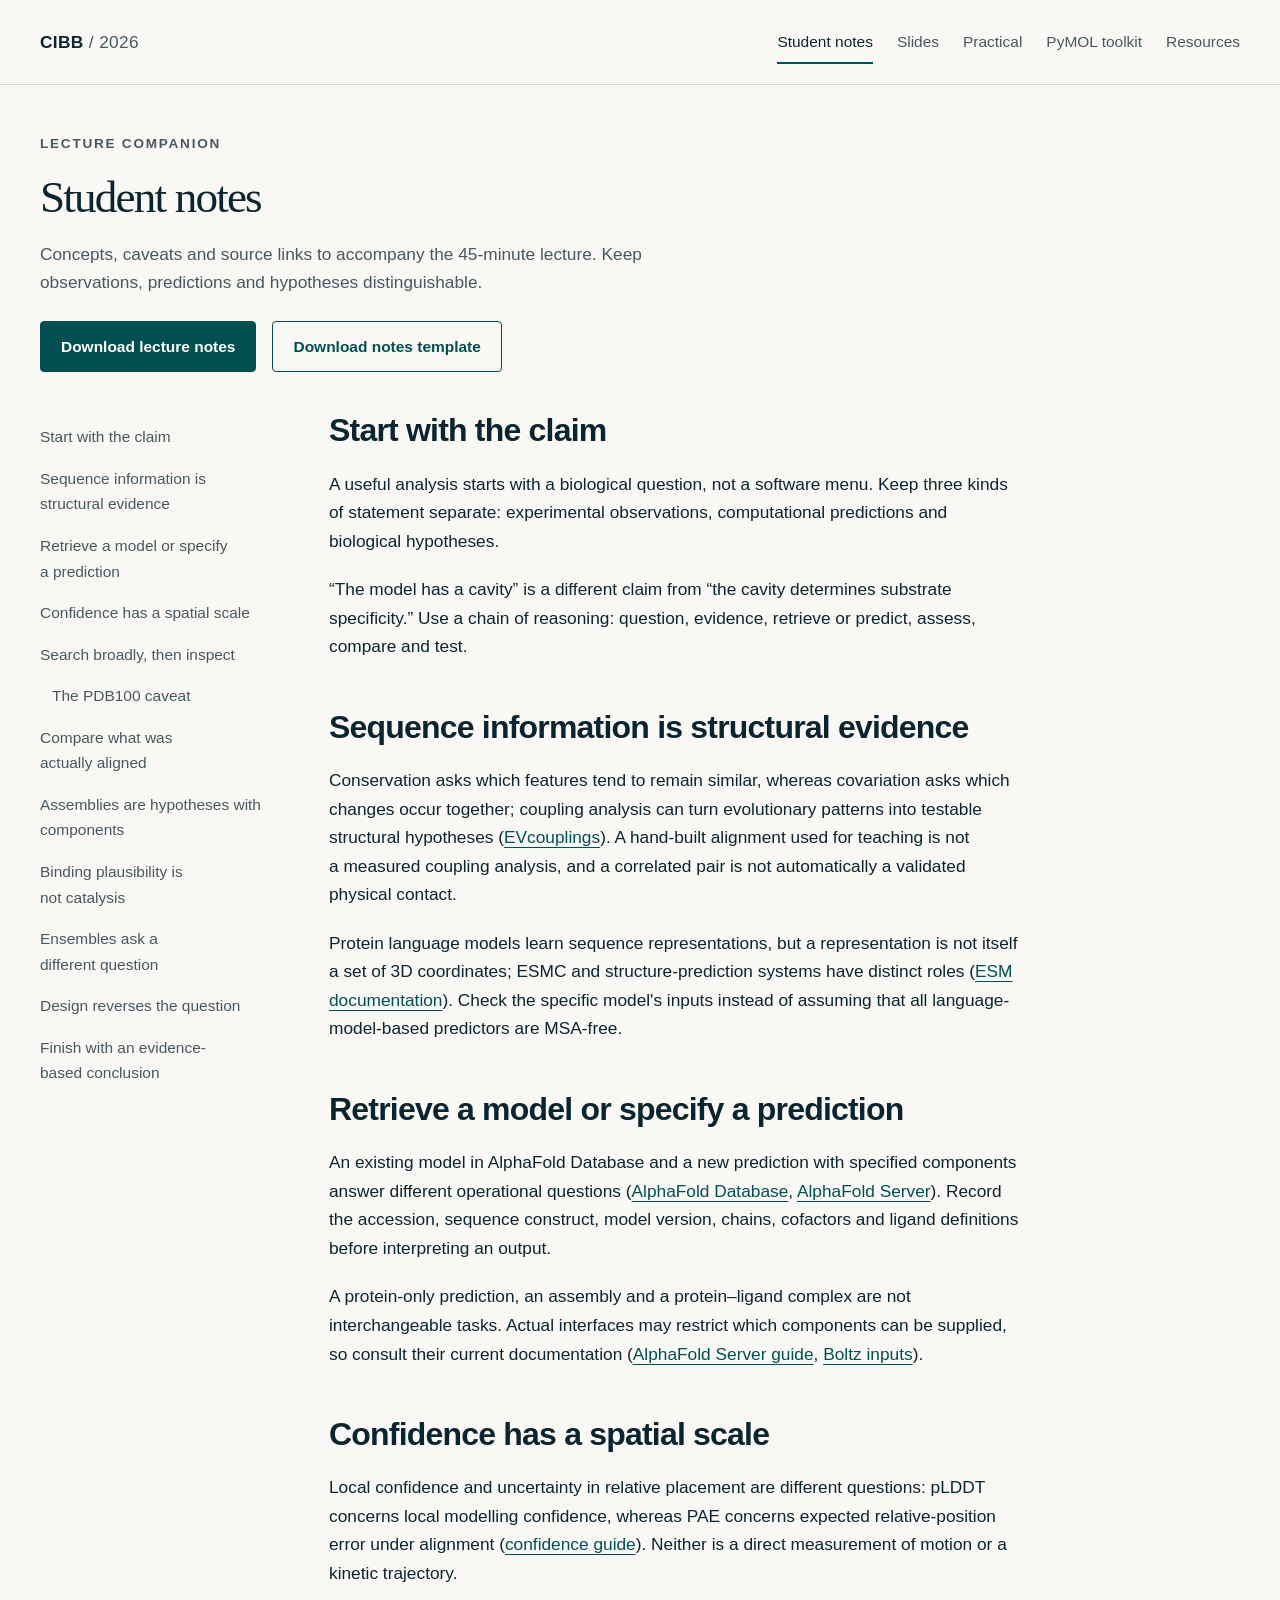
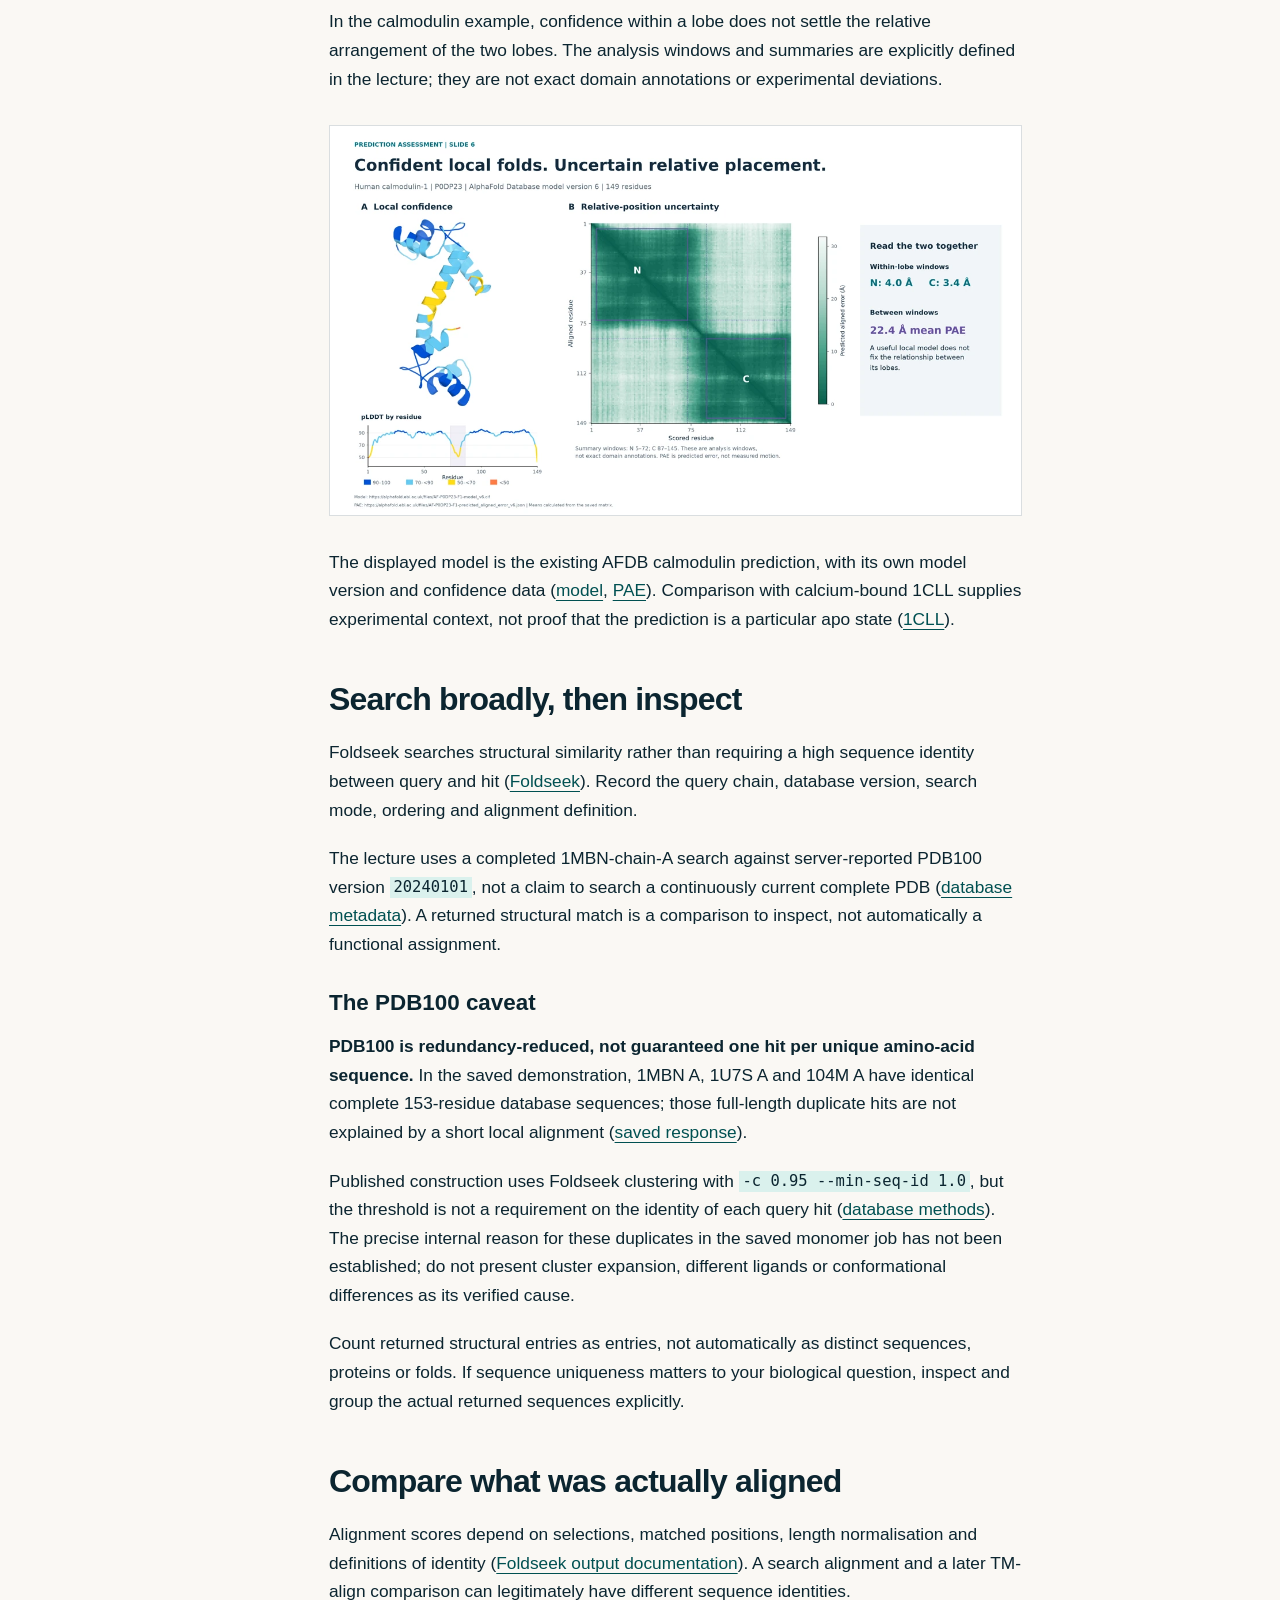
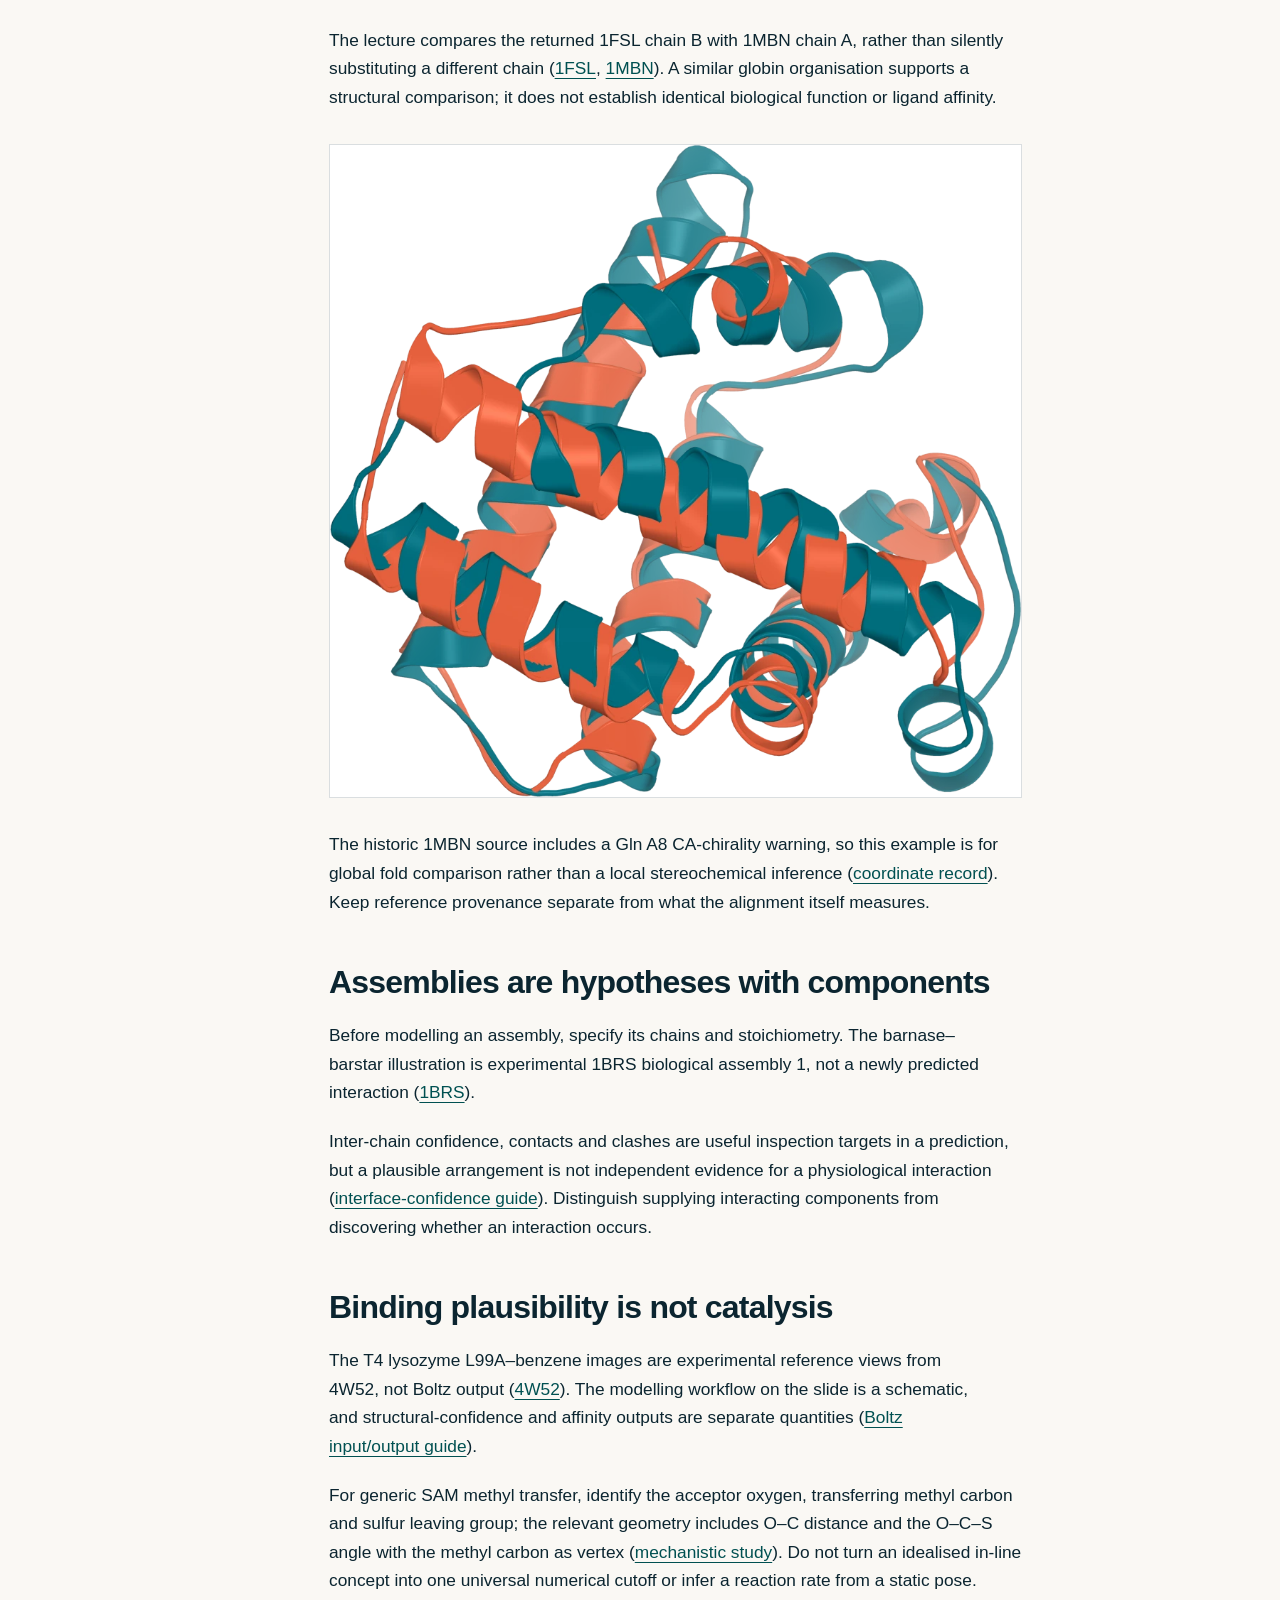
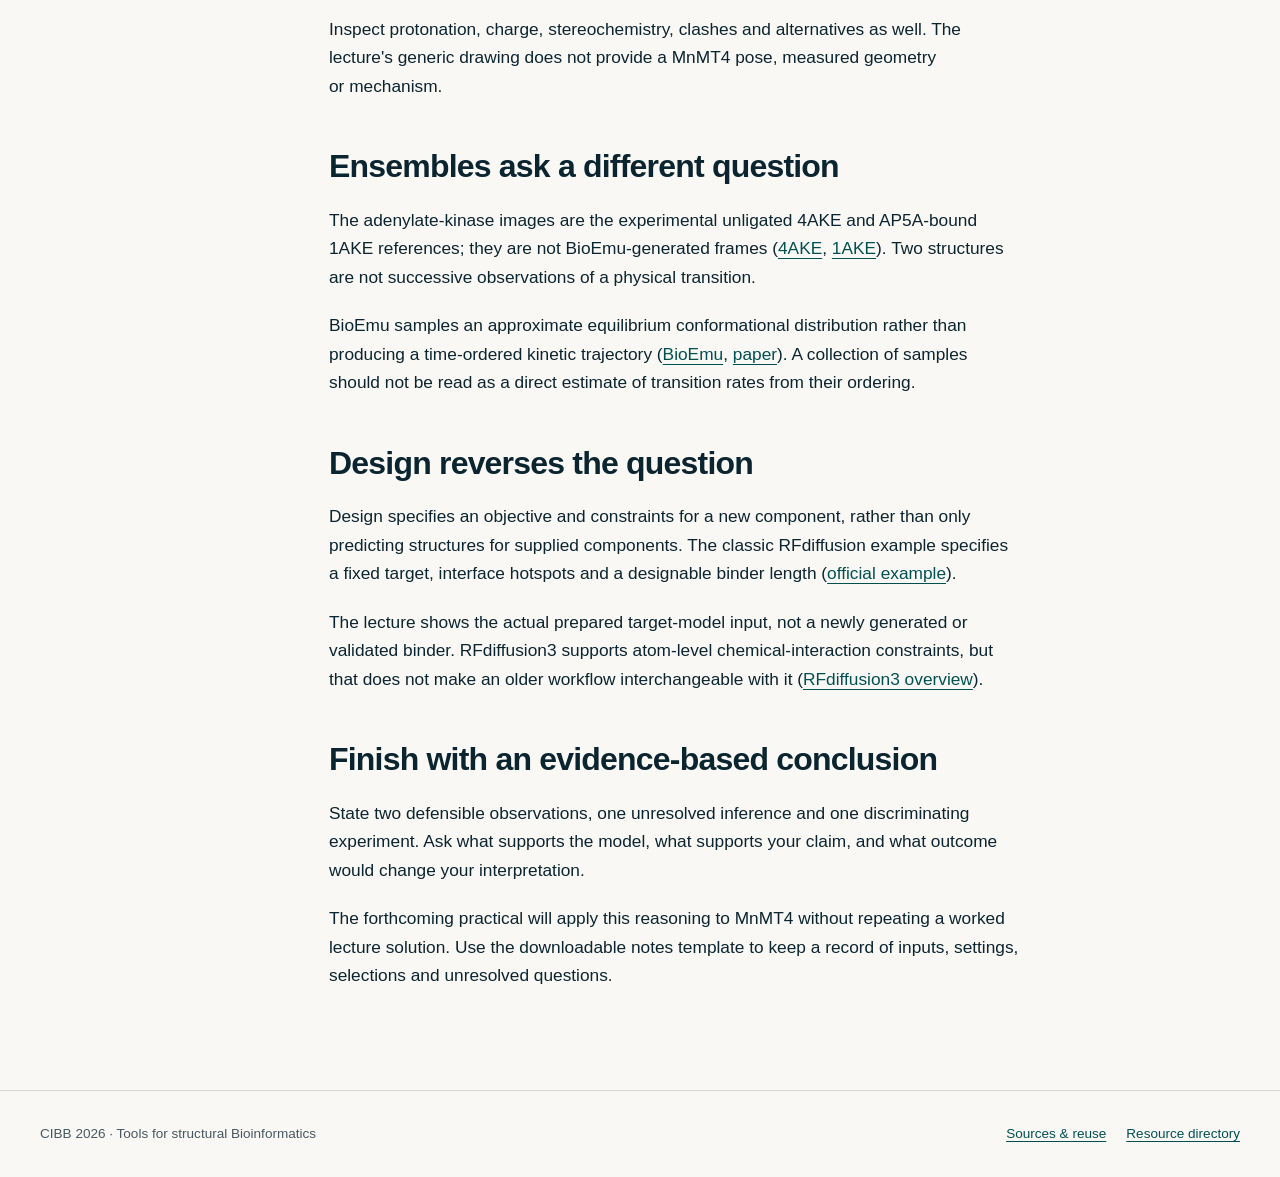
==== docs/notes.html @ 9d2aa91b "Initial CIBB 2026 course site" ====
<!doctype html>
<html lang="en"><head><meta charset="utf-8"><meta name="viewport" content="width=device-width, initial-scale=1">
<title>Student notes | CIBB 2026</title><meta name="description" content="Concepts, caveats and source links to accompany the 45-minute lecture. Keep observations, predictions and hypotheses distinguishable.">
<meta property="og:title" content="Student notes"><meta property="og:description" content="Concepts, caveats and source links to accompany the 45-minute lecture. Keep observations, predictions and hypotheses distinguishable.">
<meta property="og:type" content="website"><meta property="og:image" content="assets/images/myoglobin.webp">
<link rel="preconnect" href="https://api.fontshare.com"><link rel="preconnect" href="https://cdn.fontshare.com" crossorigin>
<link rel="stylesheet" href="assets/base.css"><link rel="stylesheet" href="assets/site.css">
<script src="assets/site.js" defer></script></head><body><a class="skip-link" href="#main">Skip to content</a>
<header class="site-header"><div class="wrap nav-wrap"><a class="wordmark" href="index.html">CIBB<span> / 2026</span></a>
<button class="menu-toggle" data-menu aria-expanded="false" aria-controls="main-navigation">Menu</button>
<nav id="main-navigation" class="main-nav" aria-label="Primary"><a href="notes.html" aria-current="page">Student notes</a><a href="slides.html">Slides</a><a href="practical.html">Practical</a><a href="toolkit.html">PyMOL toolkit</a><a href="resources.html">Resources</a></nav></div></header><main id="main" class="wrap"><div class="page-head"><p class="eyebrow">Lecture companion</p><h1>Student notes</h1><p>Concepts, caveats and source links to accompany the 45-minute lecture. Keep observations, predictions and hypotheses distinguishable.</p>
<div class="actions"><a class="button" href="downloads/lecture-notes.md" download>Download lecture notes</a><a class="button secondary" href="downloads/student-notes-template.md" download>Download notes template</a></div></div><div class="reading-layout"><aside class="toc" aria-label="On this page"><div class="toc">
<ul>
<li><a href="#start-with-the-claim">Start with the claim</a></li>
<li><a href="#sequence-information-is-structural-evidence">Sequence information is structural evidence</a></li>
<li><a href="#retrieve-a-model-or-specify-a-prediction">Retrieve a model or specify a prediction</a></li>
<li><a href="#confidence-has-a-spatial-scale">Confidence has a spatial scale</a></li>
<li><a href="#search-broadly-then-inspect">Search broadly, then inspect</a><ul>
<li><a href="#the-pdb100-caveat">The PDB100 caveat</a></li>
</ul>
</li>
<li><a href="#compare-what-was-actually-aligned">Compare what was actually aligned</a></li>
<li><a href="#assemblies-are-hypotheses-with-components">Assemblies are hypotheses with components</a></li>
<li><a href="#binding-plausibility-is-not-catalysis">Binding plausibility is not catalysis</a></li>
<li><a href="#ensembles-ask-a-different-question">Ensembles ask a different question</a></li>
<li><a href="#design-reverses-the-question">Design reverses the question</a></li>
<li><a href="#finish-with-an-evidence-based-conclusion">Finish with an evidence-based conclusion</a></li>
</ul>
</div>
</aside><article class="article"><h2 id="start-with-the-claim">Start with the claim</h2>
<p>A useful analysis starts with a biological question, not a software menu. Keep three kinds of statement separate: experimental observations, computational predictions and biological hypotheses.</p>
<p>“The model has a cavity” is a different claim from “the cavity determines substrate specificity.” Use a chain of reasoning: question, evidence, retrieve or predict, assess, compare and test.</p>
<h2 id="sequence-information-is-structural-evidence">Sequence information is structural evidence</h2>
<p>Conservation asks which features tend to remain similar, whereas covariation asks which changes occur together; coupling analysis can turn evolutionary patterns into testable structural hypotheses (<a target="_blank" rel="noopener noreferrer" href="https://evcouplings.org/">EVcouplings</a>). A hand-built alignment used for teaching is not a measured coupling analysis, and a correlated pair is not automatically a validated physical contact.</p>
<p>Protein language models learn sequence representations, but a representation is not itself a set of 3D coordinates; ESMC and structure-prediction systems have distinct roles (<a target="_blank" rel="noopener noreferrer" href="https://github.com/Biohub/esm">ESM documentation</a>). Check the specific model's inputs instead of assuming that all language-model-based predictors are MSA-free.</p>
<h2 id="retrieve-a-model-or-specify-a-prediction">Retrieve a model or specify a prediction</h2>
<p>An existing model in AlphaFold Database and a new prediction with specified components answer different operational questions (<a target="_blank" rel="noopener noreferrer" href="https://alphafold.ebi.ac.uk/">AlphaFold Database</a>, <a target="_blank" rel="noopener noreferrer" href="https://alphafoldserver.com/">AlphaFold Server</a>). Record the accession, sequence construct, model version, chains, cofactors and ligand definitions before interpreting an output.</p>
<p>A protein-only prediction, an assembly and a protein–ligand complex are not interchangeable tasks. Actual interfaces may restrict which components can be supplied, so consult their current documentation (<a target="_blank" rel="noopener noreferrer" href="https://alphafoldserver.com/guides">AlphaFold Server guide</a>, <a target="_blank" rel="noopener noreferrer" href="https://github.com/jwohlwend/boltz/blob/main/docs/prediction.md">Boltz inputs</a>).</p>
<h2 id="confidence-has-a-spatial-scale">Confidence has a spatial scale</h2>
<p>Local confidence and uncertainty in relative placement are different questions: pLDDT concerns local modelling confidence, whereas PAE concerns expected relative-position error under alignment (<a target="_blank" rel="noopener noreferrer" href="https://alphafoldserver.com/guides">confidence guide</a>). Neither is a direct measurement of motion or a kinetic trajectory.</p>
<p>In the calmodulin example, confidence within a lobe does not settle the relative arrangement of the two lobes. The analysis windows and summaries are explicitly defined in the lecture; they are not exact domain annotations or experimental deviations.</p>
<p><img alt="Calmodulin confidence and PAE panel from slide 6" src="assets/images/calmodulin-confidence.webp"></p>
<p>The displayed model is the existing AFDB calmodulin prediction, with its own model version and confidence data (<a target="_blank" rel="noopener noreferrer" href="https://alphafold.ebi.ac.uk/files/AF-P0DP23-F1-model_v6.cif">model</a>, <a target="_blank" rel="noopener noreferrer" href="https://alphafold.ebi.ac.uk/files/AF-P0DP23-F1-predicted_aligned_error_v6.json">PAE</a>). Comparison with calcium-bound 1CLL supplies experimental context, not proof that the prediction is a particular apo state (<a target="_blank" rel="noopener noreferrer" href="https://www.rcsb.org/structure/1CLL">1CLL</a>).</p>
<h2 id="search-broadly-then-inspect">Search broadly, then inspect</h2>
<p>Foldseek searches structural similarity rather than requiring a high sequence identity between query and hit (<a target="_blank" rel="noopener noreferrer" href="https://github.com/steineggerlab/foldseek">Foldseek</a>). Record the query chain, database version, search mode, ordering and alignment definition.</p>
<p>The lecture uses a completed 1MBN-chain-A search against server-reported PDB100 version <code>20240101</code>, not a claim to search a continuously current complete PDB (<a target="_blank" rel="noopener noreferrer" href="https://search.foldseek.com/api/databases">database metadata</a>). A returned structural match is a comparison to inspect, not automatically a functional assignment.</p>
<h3 id="the-pdb100-caveat">The PDB100 caveat</h3>
<p><strong>PDB100 is redundancy-reduced, not guaranteed one hit per unique amino-acid sequence.</strong> In the saved demonstration, 1MBN A, 1U7S A and 104M A have identical complete 153-residue database sequences; those full-length duplicate hits are not explained by a short local alignment (<a target="_blank" rel="noopener noreferrer" href="https://search.foldseek.com/api/result/9JUQmuFtzzCi-ufQrRv0mkHE562y671NBHSwsw/0">saved response</a>).</p>
<p>Published construction uses Foldseek clustering with <code>-c 0.95 --min-seq-id 1.0</code>, but the threshold is not a requirement on the identity of each query hit (<a target="_blank" rel="noopener noreferrer" href="https://www.nature.com/articles/s41592-025-02593-7">database methods</a>). The precise internal reason for these duplicates in the saved monomer job has not been established; do not present cluster expansion, different ligands or conformational differences as its verified cause.</p>
<p>Count returned structural entries as entries, not automatically as distinct sequences, proteins or folds. If sequence uniqueness matters to your biological question, inspect and group the actual returned sequences explicitly.</p>
<h2 id="compare-what-was-actually-aligned">Compare what was actually aligned</h2>
<p>Alignment scores depend on selections, matched positions, length normalisation and definitions of identity (<a target="_blank" rel="noopener noreferrer" href="https://github.com/steineggerlab/foldseek">Foldseek output documentation</a>). A search alignment and a later TM-align comparison can legitimately have different sequence identities.</p>
<p>The lecture compares the returned 1FSL chain B with 1MBN chain A, rather than silently substituting a different chain (<a target="_blank" rel="noopener noreferrer" href="https://www.rcsb.org/structure/1FSL">1FSL</a>, <a target="_blank" rel="noopener noreferrer" href="https://www.rcsb.org/structure/1MBN">1MBN</a>). A similar globin organisation supports a structural comparison; it does not establish identical biological function or ligand affinity.</p>
<p><img alt="Experimental myoglobin and leghemoglobin reference overlay" src="assets/images/globin-comparison.webp"></p>
<p>The historic 1MBN source includes a Gln A8 CA-chirality warning, so this example is for global fold comparison rather than a local stereochemical inference (<a target="_blank" rel="noopener noreferrer" href="https://files.rcsb.org/download/1MBN.pdb">coordinate record</a>). Keep reference provenance separate from what the alignment itself measures.</p>
<h2 id="assemblies-are-hypotheses-with-components">Assemblies are hypotheses with components</h2>
<p>Before modelling an assembly, specify its chains and stoichiometry. The barnase–barstar illustration is experimental 1BRS biological assembly 1, not a newly predicted interaction (<a target="_blank" rel="noopener noreferrer" href="https://www.rcsb.org/structure/1BRS">1BRS</a>).</p>
<p>Inter-chain confidence, contacts and clashes are useful inspection targets in a prediction, but a plausible arrangement is not independent evidence for a physiological interaction (<a target="_blank" rel="noopener noreferrer" href="https://alphafoldserver.com/guides">interface-confidence guide</a>). Distinguish supplying interacting components from discovering whether an interaction occurs.</p>
<h2 id="binding-plausibility-is-not-catalysis">Binding plausibility is not catalysis</h2>
<p>The T4 lysozyme L99A–benzene images are experimental reference views from 4W52, not Boltz output (<a target="_blank" rel="noopener noreferrer" href="https://www.rcsb.org/structure/4W52">4W52</a>). The modelling workflow on the slide is a schematic, and structural-confidence and affinity outputs are separate quantities (<a target="_blank" rel="noopener noreferrer" href="https://github.com/jwohlwend/boltz/blob/main/docs/prediction.md">Boltz input/output guide</a>).</p>
<p>For generic SAM methyl transfer, identify the acceptor oxygen, transferring methyl carbon and sulfur leaving group; the relevant geometry includes O–C distance and the O–C–S angle with the methyl carbon as vertex (<a target="_blank" rel="noopener noreferrer" href="https://pmc.ncbi.nlm.nih.gov/articles/PMC6503465/">mechanistic study</a>). Do not turn an idealised in-line concept into one universal numerical cutoff or infer a reaction rate from a static pose.</p>
<p>Inspect protonation, charge, stereochemistry, clashes and alternatives as well. The lecture's generic drawing does not provide a MnMT4 pose, measured geometry or mechanism.</p>
<h2 id="ensembles-ask-a-different-question">Ensembles ask a different question</h2>
<p>The adenylate-kinase images are the experimental unligated 4AKE and AP5A-bound 1AKE references; they are not BioEmu-generated frames (<a target="_blank" rel="noopener noreferrer" href="https://www.rcsb.org/structure/4AKE">4AKE</a>, <a target="_blank" rel="noopener noreferrer" href="https://www.rcsb.org/structure/1AKE">1AKE</a>). Two structures are not successive observations of a physical transition.</p>
<p>BioEmu samples an approximate equilibrium conformational distribution rather than producing a time-ordered kinetic trajectory (<a target="_blank" rel="noopener noreferrer" href="https://github.com/microsoft/bioemu">BioEmu</a>, <a target="_blank" rel="noopener noreferrer" href="https://doi.org/10.1126/science.adv9817">paper</a>). A collection of samples should not be read as a direct estimate of transition rates from their ordering.</p>
<h2 id="design-reverses-the-question">Design reverses the question</h2>
<p>Design specifies an objective and constraints for a new component, rather than only predicting structures for supplied components. The classic RFdiffusion example specifies a fixed target, interface hotspots and a designable binder length (<a target="_blank" rel="noopener noreferrer" href="https://github.com/RosettaCommons/RFdiffusion/blob/main/examples/design_ppi.sh">official example</a>).</p>
<p>The lecture shows the actual prepared target-model input, not a newly generated or validated binder. RFdiffusion3 supports atom-level chemical-interaction constraints, but that does not make an older workflow interchangeable with it (<a target="_blank" rel="noopener noreferrer" href="https://www.ipd.uw.edu/2025/12/rfdiffusion3-now-available/">RFdiffusion3 overview</a>).</p>
<h2 id="finish-with-an-evidence-based-conclusion">Finish with an evidence-based conclusion</h2>
<p>State two defensible observations, one unresolved inference and one discriminating experiment. Ask what supports the model, what supports your claim, and what outcome would change your interpretation.</p>
<p>The forthcoming practical will apply this reasoning to MnMT4 without repeating a worked lecture solution. Use the downloadable notes template to keep a record of inputs, settings, selections and unresolved questions.</p></article></div></main><footer class="site-footer"><div class="wrap footer-inner">
<p>CIBB 2026 · Tools for structural Bioinformatics</p>
<p><a href="sources.html">Sources &amp; reuse</a><a href="resources.html">Resource directory</a></p>
</div></footer></body></html>
---- docs/assets/base.css ----
*,*::before,*::after{box-sizing:border-box;margin:0;padding:0}
html{-webkit-text-size-adjust:100%;text-size-adjust:100%;-webkit-font-smoothing:antialiased;text-rendering:optimizeLegibility;scroll-behavior:smooth;scroll-padding-top:var(--space-24)}
body{min-height:100dvh;line-height:1.65;font-family:var(--font-body),sans-serif;font-size:var(--text-base);color:var(--color-text);background:var(--color-bg)}
img,picture,video,svg{display:block;max-width:100%;height:auto}
input,button,select,textarea{font:inherit;color:inherit}
h1,h2,h3,h4{line-height:1.16;text-wrap:balance}
p,li,figcaption{text-wrap:pretty}
button{cursor:pointer;background:none;border:0}
a,button,input,select{transition:color 160ms ease,background 160ms ease,border-color 160ms ease}
:focus-visible{outline:3px solid var(--color-primary);outline-offset:4px}
::selection{background:var(--color-tint);color:var(--color-text)}
table{border-collapse:collapse;width:100%}
.sr-only{position:absolute;width:1px;height:1px;margin:-1px;overflow:hidden;clip:rect(0,0,0,0);white-space:nowrap}
[hidden]{display:none!important}
@media(prefers-reduced-motion:reduce){html{scroll-behavior:auto}*,*::before,*::after{animation-duration:.01ms!important;transition-duration:.01ms!important}}
---- docs/assets/site.css ----
@import url("https://api.fontshare.com/v2/css?f[]=zodiak@400,500&f[]=satoshi@400,500,700&display=swap");
:root{
 --font-display:"Zodiak",Georgia,serif;--font-body:"Satoshi",Arial,sans-serif;
 --color-bg:oklch(98% .006 90);--color-surface:oklch(100% 0 0);--color-tint:oklch(94% .025 185);
 --color-text:oklch(25% .038 230);--color-muted:oklch(45% .025 230);--color-primary:oklch(39% .07 195);
 --color-hover:oklch(30% .055 195);--color-line:oklch(25% .038 230/.15);
 --text-xs:clamp(.75rem,.72rem + .16vw,.875rem);--text-sm:clamp(.875rem,.84rem + .16vw,1rem);
 --text-base:clamp(1rem,.97rem + .14vw,1.1rem);--text-lg:clamp(1.125rem,1rem + .5vw,1.4rem);
 --text-xl:clamp(1.5rem,1.2rem + 1vw,2.1rem);--text-2xl:clamp(2rem,1.7rem + 1.4vw,3rem);
 --text-hero:clamp(2.7rem,1.6rem + 3.3vw,5rem);
 --space-1:.25rem;--space-2:.5rem;--space-3:.75rem;--space-4:1rem;--space-5:1.25rem;--space-6:1.5rem;
 --space-8:2rem;--space-10:2.5rem;--space-12:3rem;--space-16:4rem;--space-20:5rem;--space-24:6rem;--space-32:8rem;
 --radius-sm:.25rem;--radius-md:.5rem;--radius-lg:.75rem;--content-wide:1200px;
}
a{color:var(--color-primary);text-underline-offset:.22em}
a:hover{color:var(--color-hover)}
button:active,.button:active{transform:translateY(1px)}
.wrap{width:min(calc(100% - var(--space-12)),var(--content-wide));margin-inline:auto}
.skip-link{position:fixed;left:var(--space-4);top:var(--space-4);z-index:1000;background:white;padding:var(--space-3);transform:translateY(-180%)}
.skip-link:focus{transform:none}
.site-header{position:sticky;top:0;z-index:50;background:var(--color-bg);border-bottom:1px solid var(--color-line)}
.nav-wrap{min-height:84px;display:flex;align-items:center;justify-content:space-between;gap:var(--space-8)}
.wordmark{font-weight:700;color:var(--color-text);text-decoration:none;letter-spacing:.02em;font-size:var(--text-base);padding-block:var(--space-3);white-space:nowrap}
.wordmark span{font-weight:400;color:var(--color-muted)}
.main-nav{display:flex;align-items:center;gap:var(--space-6)}
.main-nav a{display:inline-flex;align-items:center;min-height:44px;color:var(--color-muted);font-size:var(--text-sm);text-decoration:none}
.main-nav a[aria-current=page]{color:var(--color-text);box-shadow:inset 0 -2px var(--color-primary)}
.main-nav a:hover{color:var(--color-primary)}
.menu-toggle{display:none;min-height:44px;padding-inline:var(--space-3);border:1px solid var(--color-line);border-radius:var(--radius-sm);font-size:var(--text-sm)}
.eyebrow{font-size:var(--text-xs);font-weight:700;letter-spacing:.13em;text-transform:uppercase;color:var(--color-primary)}
.hero{display:grid;grid-template-columns:1.3fr 1fr;gap:var(--space-12);align-items:center;padding-block:var(--space-20) var(--space-16);min-height:640px}
h1{font-family:var(--font-display);font-weight:400;font-size:var(--text-hero);letter-spacing:-.055em}
.hero h1{margin-block:var(--space-5) var(--space-6);max-width:15ch}
.lede{color:var(--color-muted);max-width:49ch;font-size:var(--text-base)}
.hero-actions{display:flex;align-items:center;gap:var(--space-6);flex-wrap:wrap;margin-top:var(--space-8)}
.button{display:inline-flex;align-items:center;justify-content:center;gap:var(--space-3);padding:var(--space-3) var(--space-5);min-height:48px;font-weight:700;font-size:var(--text-sm);border:1px solid var(--color-primary);border-radius:var(--radius-sm);text-decoration:none;background:var(--color-primary);color:white}
.button:hover{background:var(--color-hover);color:white;border-color:var(--color-hover)}
.button.secondary{background:transparent;color:var(--color-primary)}
.button.secondary:hover{background:var(--color-tint)}
.text-link{display:inline-flex;align-items:center;min-height:44px;gap:var(--space-3);font-size:var(--text-sm);font-weight:700}
.hero-figure{position:relative;padding:var(--space-8) var(--space-6) var(--space-4)}
.hero-figure img{width:100%;max-height:430px;object-fit:contain;filter:drop-shadow(0 12px 16px oklch(25% .038 230/.04))}
figcaption{margin-top:var(--space-5);font-size:var(--text-xs);color:var(--color-muted)}
.figure-label{font-size:var(--text-xs);letter-spacing:.04em;color:var(--color-primary);font-weight:700;margin-bottom:var(--space-6)}
.course-strip{display:flex;border-block:1px solid var(--color-line);padding-block:var(--space-5);gap:var(--space-12);flex-wrap:wrap;font-size:var(--text-sm);color:var(--color-muted)}
.course-strip strong{color:var(--color-text);margin-right:var(--space-2)}
.section{padding-block:var(--space-16)}
.section-heading{display:flex;align-items:end;justify-content:space-between;gap:var(--space-6);margin-bottom:var(--space-8)}
h2{font-size:var(--text-xl);font-weight:500;font-family:var(--font-display);letter-spacing:-.035em}
h3{font-size:var(--text-lg);font-weight:700}
.section-heading p{color:var(--color-muted);max-width:44ch;font-size:var(--text-sm)}
.materials{display:grid;grid-template-columns:1.15fr 1fr;gap:var(--space-12)}
.featured-material{background:var(--color-surface);border:1px solid var(--color-line);padding:var(--space-6);border-radius:var(--radius-md)}
.featured-material img{border:1px solid var(--color-line);width:100%;aspect-ratio:16/9;object-fit:contain;background:white;margin-block:var(--space-5)}
.featured-material h3 a{color:var(--color-text);text-decoration:none}
.featured-material p,.material-link p{color:var(--color-muted);font-size:var(--text-sm)}
.material-link{display:block;text-decoration:none;border-bottom:1px solid var(--color-line);padding-block:var(--space-6);color:var(--color-text)}
.material-link:first-child{padding-top:0}
.material-link .row{display:flex;justify-content:space-between;align-items:center;gap:var(--space-6);margin-bottom:var(--space-2)}
.material-link:hover h3{color:var(--color-primary)}
.material-link .arrow{font-size:var(--text-xl);color:var(--color-primary)}
.status{display:inline-flex;align-items:center;min-height:28px;padding-inline:var(--space-3);font-size:var(--text-xs);font-weight:700;color:var(--color-primary);background:var(--color-tint);border-radius:var(--radius-sm)}
.practical-banner{display:grid;grid-template-columns:1fr auto;gap:var(--space-10);align-items:center;background:var(--color-tint);padding:var(--space-10);margin-bottom:var(--space-16);border-radius:var(--radius-md)}
.practical-banner h2{margin-block:var(--space-3)}
.practical-banner p{max-width:66ch;color:var(--color-muted);font-size:var(--text-sm)}
.page-head{padding-block:var(--space-12) var(--space-10)}
.page-head h1{font-size:var(--text-2xl);margin-block:var(--space-4);letter-spacing:-.04em}
.page-head p{max-width:68ch;color:var(--color-muted)}
.page-head .actions{display:flex;gap:var(--space-4);flex-wrap:wrap;margin-top:var(--space-6)}
.reading-layout{display:grid;grid-template-columns:225px minmax(0,1fr);gap:var(--space-16);align-items:start;padding-bottom:var(--space-20)}
.toc{position:sticky;top:110px;font-size:var(--text-sm);color:var(--color-muted)}
.toc ul{list-style:none}
.toc li{margin-block:var(--space-2)}
.toc a{display:block;padding-block:var(--space-1);color:var(--color-muted);text-decoration:none}
.toc a:hover{color:var(--color-primary)}
.toc ul ul{padding-left:var(--space-3)}
.article{max-width:72ch;min-width:0}
.article h2{margin-block:var(--space-12) var(--space-5);font-family:var(--font-body);font-weight:700;font-size:var(--text-xl);letter-spacing:-.025em}
.article h2:first-child{margin-top:0}
.article h3{margin-block:var(--space-8) var(--space-4)}
.article p,.article ul,.article ol{margin-bottom:var(--space-5)}
.article li{margin-bottom:var(--space-2)}
.article ul,.article ol{padding-left:var(--space-6)}
.article img{margin-block:var(--space-8);width:100%;background:white;border:1px solid var(--color-line)}
.article a{overflow-wrap:anywhere}
code,pre{font-family:ui-monospace,"DejaVu Sans Mono",monospace;font-size:var(--text-sm)}
code{background:var(--color-tint);padding:.08em .25em}
pre{background:var(--color-text);color:var(--color-bg);padding:var(--space-5);border-radius:var(--radius-sm);overflow:auto;margin-block:var(--space-5);line-height:1.6}
pre code{background:none;padding:0;color:inherit}
.article table{display:block;overflow:auto;margin-block:var(--space-5);font-size:var(--text-sm)}
th,td{text-align:left;padding:var(--space-3);border-bottom:1px solid var(--color-line)}
.toolkit-lead{display:grid;grid-template-columns:1fr 1fr;gap:var(--space-10);margin-bottom:var(--space-12)}
.toolkit-panel{padding:var(--space-8);background:var(--color-surface);border:1px solid var(--color-line)}
.toolkit-panel h2{margin-bottom:var(--space-4)}
.toolkit-panel p{margin-block:var(--space-4);color:var(--color-muted)}
.toolkit-panel .button{margin-top:var(--space-4)}
.toolkit-read{max-width:80ch;padding-bottom:var(--space-16)}
.resource-controls{display:flex;gap:var(--space-4);flex-wrap:wrap;align-items:end;margin-bottom:var(--space-6)}
.resource-controls label{display:grid;gap:var(--space-2);font-size:var(--text-sm);font-weight:700;flex:1;min-width:180px}
input,select{min-height:48px;padding:var(--space-3);border:1px solid var(--color-line);background:white;border-radius:var(--radius-sm);width:100%;font-size:var(--text-sm)}
.resource-count{font-size:var(--text-sm);color:var(--color-muted);margin-bottom:var(--space-5)}
.resource-grid{display:grid;grid-template-columns:1fr 1fr;gap:var(--space-6);padding-bottom:var(--space-16)}
.resource{padding:var(--space-6);border:1px solid var(--color-line);border-radius:var(--radius-sm);background:var(--color-surface);min-width:0}
.resource .eyebrow{margin-bottom:var(--space-3)}
.resource h2{font-family:var(--font-body);font-size:var(--text-lg);font-weight:700;letter-spacing:0}
.resource p{font-size:var(--text-sm);color:var(--color-muted);margin-block:var(--space-3)}
.resource-url{display:block;font-size:var(--text-xs);color:var(--color-muted);overflow-wrap:anywhere;user-select:all}
.resource .text-link{font-size:var(--text-xs)}
.empty{padding:var(--space-10);background:var(--color-tint);margin-bottom:var(--space-16)}
.empty p{margin-bottom:var(--space-4)}
.slide-shell{padding-bottom:var(--space-16)}
.slide-frame{background:white;border:1px solid var(--color-line);aspect-ratio:16/9;display:flex;align-items:center;justify-content:center}
.slide-frame img{width:100%;height:100%;object-fit:contain}
.slide-controls{display:none;align-items:center;justify-content:space-between;gap:var(--space-3);padding-block:var(--space-4);flex-wrap:wrap}
.js .slide-controls{display:flex}
.slide-controls .buttons{display:flex;gap:var(--space-2)}
.slide-controls button,.slide-controls .buttons a{padding:var(--space-3) var(--space-4);min-height:44px;border:1px solid var(--color-line);border-radius:var(--radius-sm);font-size:var(--text-sm)}
.slide-controls .buttons a{display:inline-flex;align-items:center;text-decoration:none}
.slide-controls button:disabled{opacity:.45;cursor:not-allowed}
.slide-controls button:not(:disabled):hover{background:var(--color-tint)}
.slide-controls select{max-width:560px}
.slide-controls label{flex:1;min-width:150px}
.slide-description{font-size:var(--text-sm);color:var(--color-muted);margin-block:var(--space-3) var(--space-6)}
.slide-downloads{display:flex;gap:var(--space-6);flex-wrap:wrap;font-size:var(--text-sm)}
.slide-grid{display:grid;grid-template-columns:repeat(4,minmax(0,1fr));gap:var(--space-5);margin-top:var(--space-10)}
.slide-thumb{display:block;padding:var(--space-2);border:1px solid var(--color-line);border-radius:var(--radius-sm);text-align:left;text-decoration:none}
.slide-thumb[aria-current=true]{border-color:var(--color-primary);background:var(--color-tint)}
.slide-thumb img{width:100%;aspect-ratio:16/9;object-fit:contain;background:white}
.slide-thumb span{display:block;font-size:var(--text-xs);padding-top:var(--space-2);color:var(--color-muted)}
.notice{font-size:var(--text-sm);color:var(--color-primary);padding-block:var(--space-3)}
.site-footer{border-top:1px solid var(--color-line);padding-block:var(--space-8);color:var(--color-muted);font-size:var(--text-xs)}
.footer-inner{display:flex;justify-content:space-between;gap:var(--space-6);flex-wrap:wrap}
.footer-inner a{margin-left:var(--space-5)}
.img-fallback{padding:var(--space-8);background:var(--color-tint);color:var(--color-text);text-align:center}
@media(max-width:900px){
 .hero{gap:var(--space-5);min-height:540px;padding-block:var(--space-12)}
 .hero-figure{padding:var(--space-4)}.main-nav{gap:var(--space-4)}
 .materials{gap:var(--space-8)}.reading-layout{grid-template-columns:175px minmax(0,1fr);gap:var(--space-8)}
 .slide-grid{grid-template-columns:repeat(3,minmax(0,1fr))}
}
@media(max-width:650px){
 .wrap{width:calc(100% - var(--space-8))}.nav-wrap{min-height:72px;flex-wrap:wrap;gap:0;padding-block:var(--space-3)}
 .js .menu-toggle{display:block}.main-nav{display:flex;flex-basis:100%;flex-wrap:wrap;gap:var(--space-2) var(--space-5);padding-top:var(--space-3)}
 .js .main-nav{display:none}.js .main-nav.is-open{display:flex}
 .hero{grid-template-columns:1fr;min-height:0;padding-block:var(--space-10);gap:var(--space-5)}
 .hero h1{max-width:17ch}.hero-figure{max-width:370px;width:100%;margin-inline:auto}
 .hero-figure img{max-height:300px}.figure-label{margin-bottom:var(--space-3)}
 .course-strip{gap:var(--space-3) var(--space-6)}.section{padding-block:var(--space-10)}
 .section-heading{display:block}.section-heading p{margin-top:var(--space-4)}
 .materials,.toolkit-lead,.resource-grid{grid-template-columns:1fr}
 .practical-banner{grid-template-columns:1fr;padding:var(--space-6);gap:var(--space-5)}
 .reading-layout{grid-template-columns:1fr;gap:var(--space-8)}
 .toc{position:static;border-bottom:1px solid var(--color-line);padding-bottom:var(--space-6)}
 .page-head{padding-block:var(--space-8)}.slide-grid{grid-template-columns:repeat(2,minmax(0,1fr))}
 .slide-controls .buttons{width:100%;justify-content:space-between}
 .slide-controls select{max-width:100%}.toolkit-panel{padding:var(--space-6)}
 .footer-inner{display:block}.footer-inner p+ p{margin-top:var(--space-3)}.footer-inner a{margin-left:0;margin-right:var(--space-5)}
}
@media print{
 .site-header,.site-footer,.toc,.page-head .actions,.slide-controls,.slide-grid,.skip-link{display:none!important}
 body{background:white;color:black}.wrap{width:100%}.reading-layout{display:block}
 .article{max-width:100%}a{color:inherit}.page-head{padding-top:0}
}
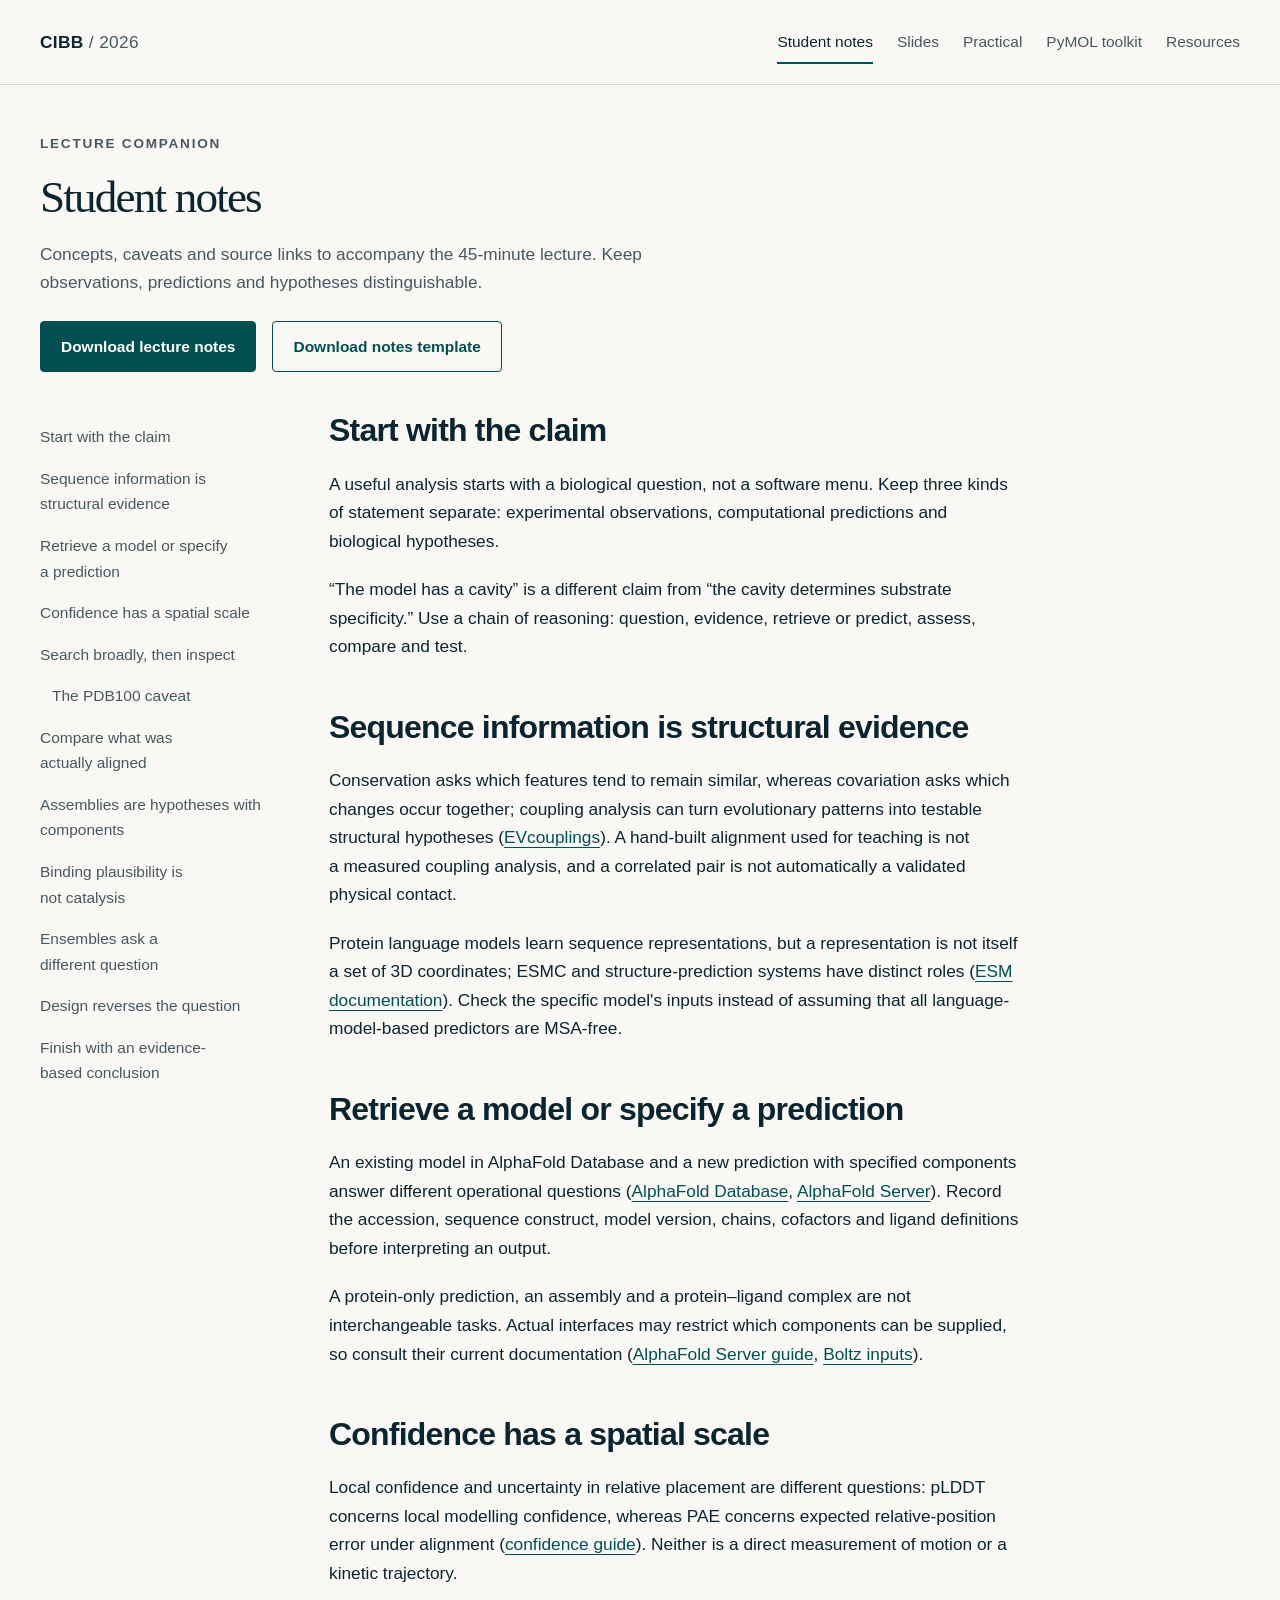
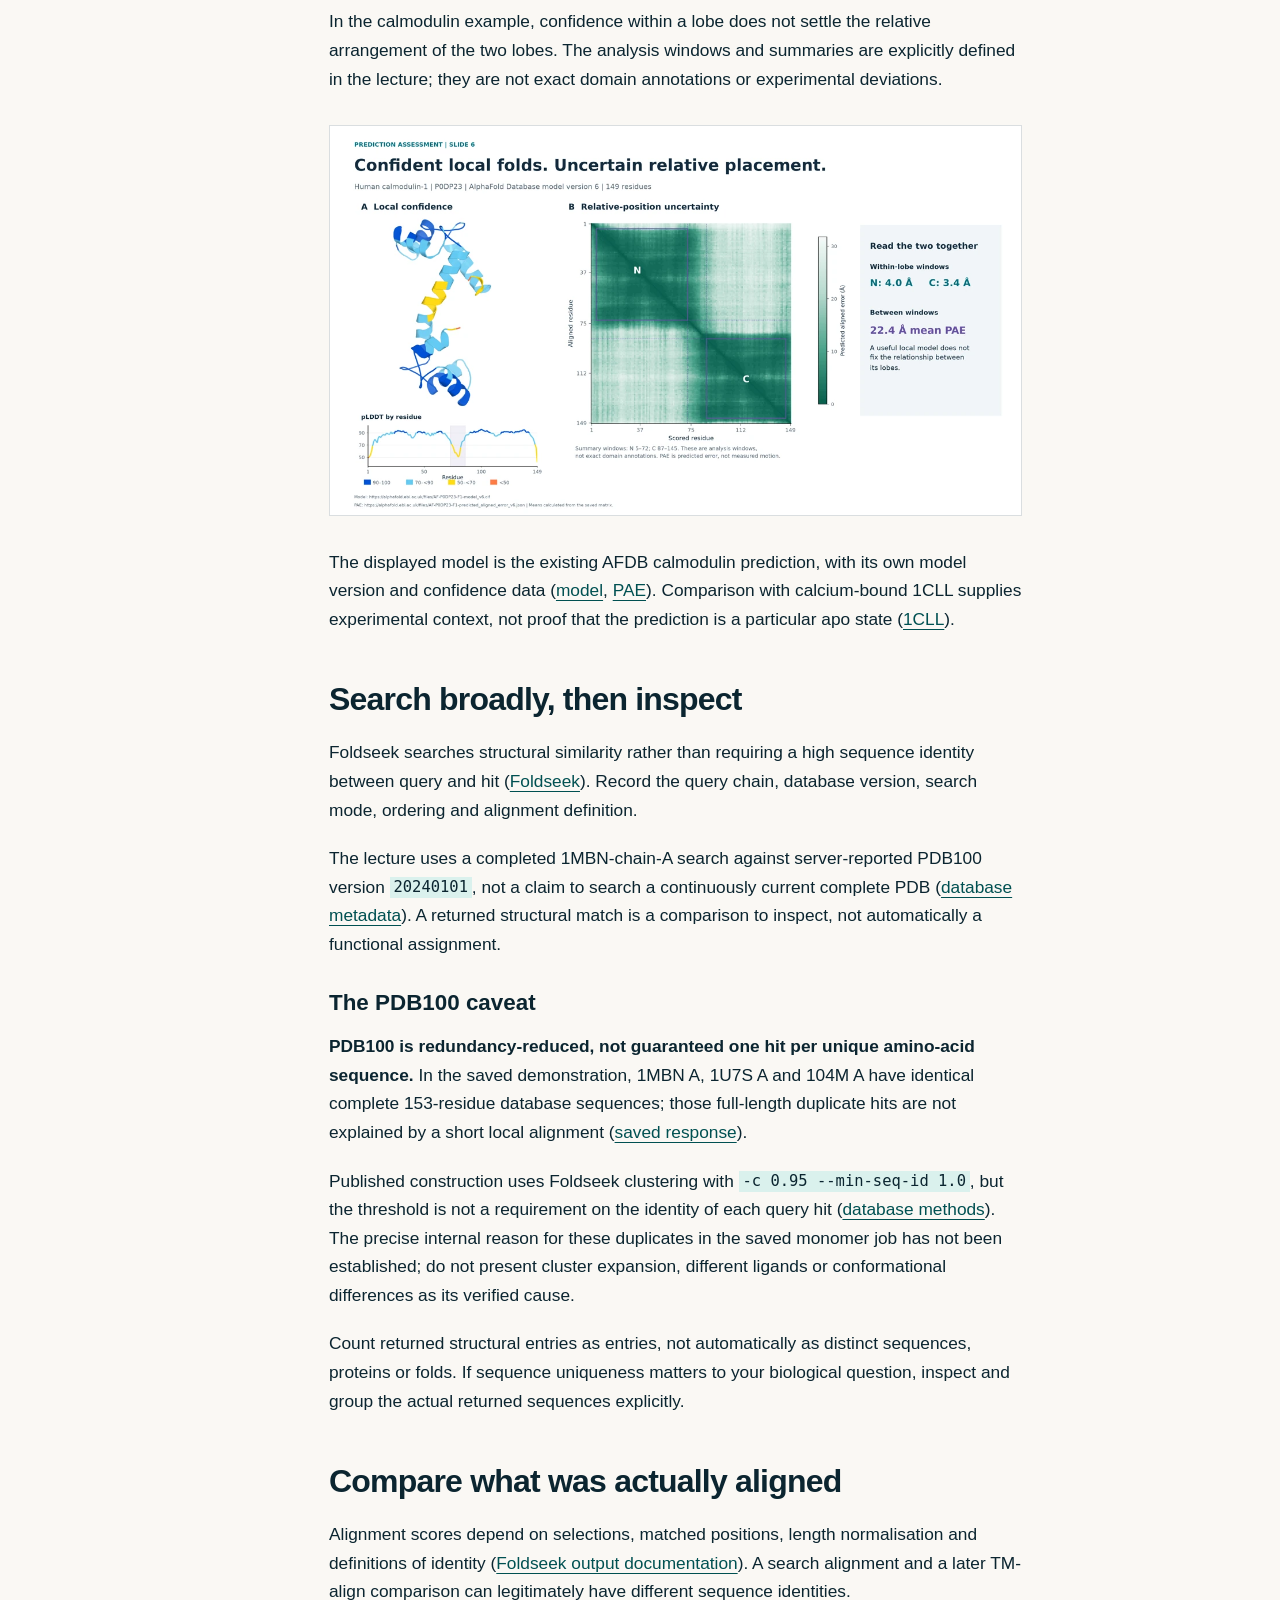
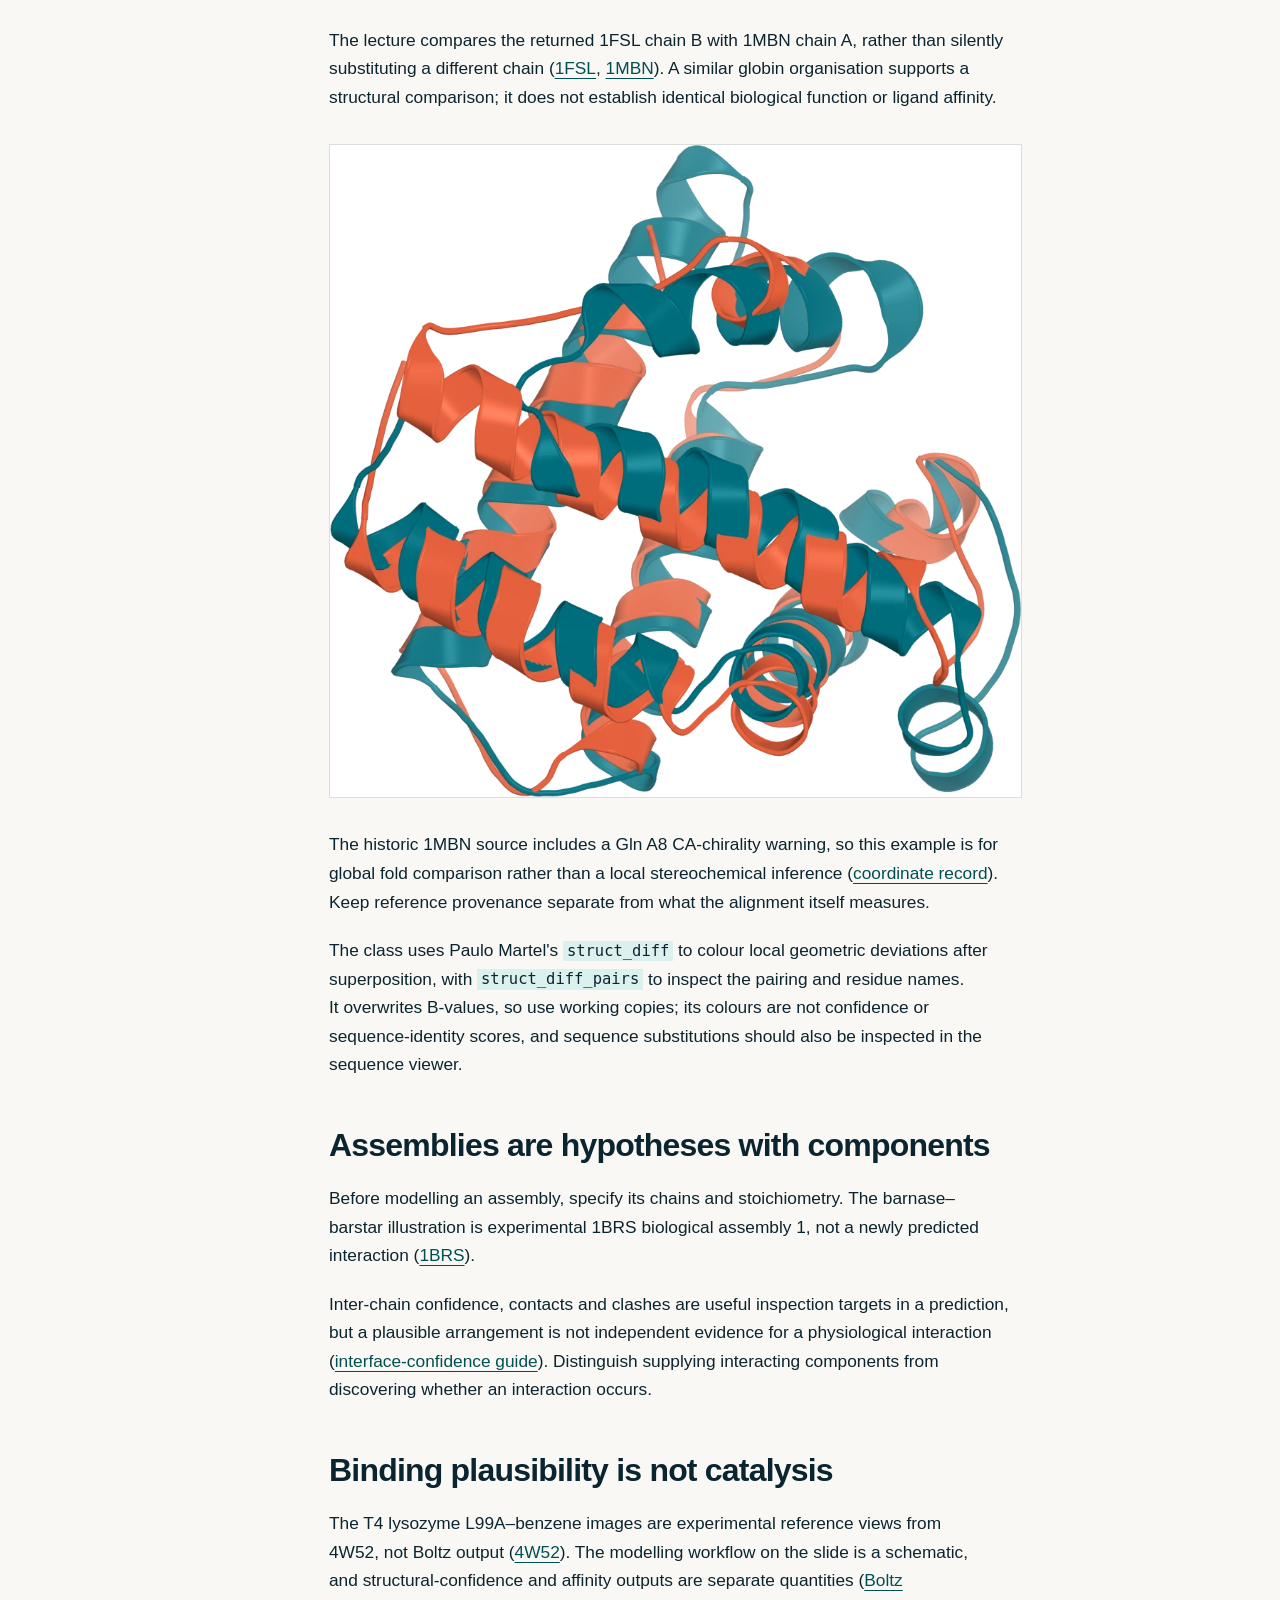
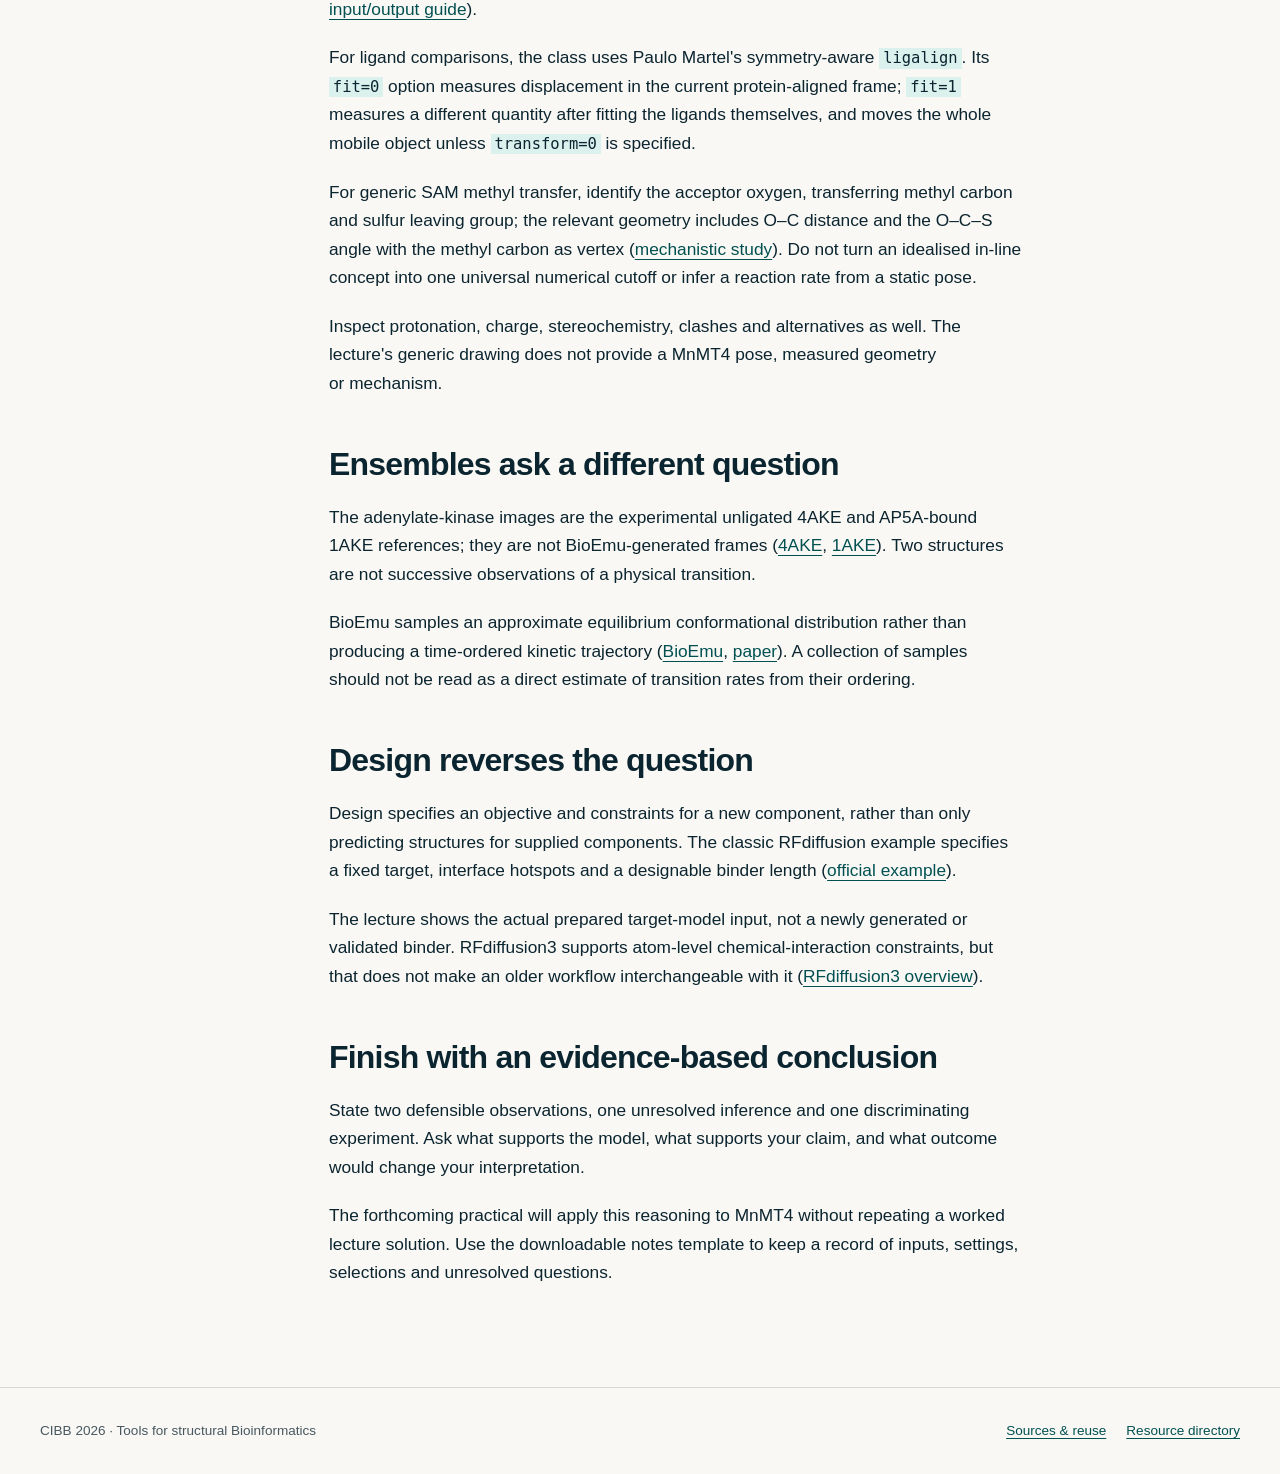
==== commit 9ff45197: "Complete PyMOL toolkit update" ====
--- a/docs/notes.html
+++ b/docs/notes.html
@@ -53,11 +53,13 @@
 <p>The lecture compares the returned 1FSL chain B with 1MBN chain A, rather than silently substituting a different chain (<a target="_blank" rel="noopener noreferrer" href="https://www.rcsb.org/structure/1FSL">1FSL</a>, <a target="_blank" rel="noopener noreferrer" href="https://www.rcsb.org/structure/1MBN">1MBN</a>). A similar globin organisation supports a structural comparison; it does not establish identical biological function or ligand affinity.</p>
 <p><img alt="Experimental myoglobin and leghemoglobin reference overlay" src="assets/images/globin-comparison.webp"></p>
 <p>The historic 1MBN source includes a Gln A8 CA-chirality warning, so this example is for global fold comparison rather than a local stereochemical inference (<a target="_blank" rel="noopener noreferrer" href="https://files.rcsb.org/download/1MBN.pdb">coordinate record</a>). Keep reference provenance separate from what the alignment itself measures.</p>
+<p>The class uses Paulo Martel's <code>struct_diff</code> to colour local geometric deviations after superposition, with <code>struct_diff_pairs</code> to inspect the pairing and residue names. It overwrites B-values, so use working copies; its colours are not confidence or sequence-identity scores, and sequence substitutions should also be inspected in the sequence viewer.</p>
 <h2 id="assemblies-are-hypotheses-with-components">Assemblies are hypotheses with components</h2>
 <p>Before modelling an assembly, specify its chains and stoichiometry. The barnase–barstar illustration is experimental 1BRS biological assembly 1, not a newly predicted interaction (<a target="_blank" rel="noopener noreferrer" href="https://www.rcsb.org/structure/1BRS">1BRS</a>).</p>
 <p>Inter-chain confidence, contacts and clashes are useful inspection targets in a prediction, but a plausible arrangement is not independent evidence for a physiological interaction (<a target="_blank" rel="noopener noreferrer" href="https://alphafoldserver.com/guides">interface-confidence guide</a>). Distinguish supplying interacting components from discovering whether an interaction occurs.</p>
 <h2 id="binding-plausibility-is-not-catalysis">Binding plausibility is not catalysis</h2>
 <p>The T4 lysozyme L99A–benzene images are experimental reference views from 4W52, not Boltz output (<a target="_blank" rel="noopener noreferrer" href="https://www.rcsb.org/structure/4W52">4W52</a>). The modelling workflow on the slide is a schematic, and structural-confidence and affinity outputs are separate quantities (<a target="_blank" rel="noopener noreferrer" href="https://github.com/jwohlwend/boltz/blob/main/docs/prediction.md">Boltz input/output guide</a>).</p>
+<p>For ligand comparisons, the class uses Paulo Martel's symmetry-aware <code>ligalign</code>. Its <code>fit=0</code> option measures displacement in the current protein-aligned frame; <code>fit=1</code> measures a different quantity after fitting the ligands themselves, and moves the whole mobile object unless <code>transform=0</code> is specified.</p>
 <p>For generic SAM methyl transfer, identify the acceptor oxygen, transferring methyl carbon and sulfur leaving group; the relevant geometry includes O–C distance and the O–C–S angle with the methyl carbon as vertex (<a target="_blank" rel="noopener noreferrer" href="https://pmc.ncbi.nlm.nih.gov/articles/PMC6503465/">mechanistic study</a>). Do not turn an idealised in-line concept into one universal numerical cutoff or infer a reaction rate from a static pose.</p>
 <p>Inspect protonation, charge, stereochemistry, clashes and alternatives as well. The lecture's generic drawing does not provide a MnMT4 pose, measured geometry or mechanism.</p>
 <h2 id="ensembles-ask-a-different-question">Ensembles ask a different question</h2>
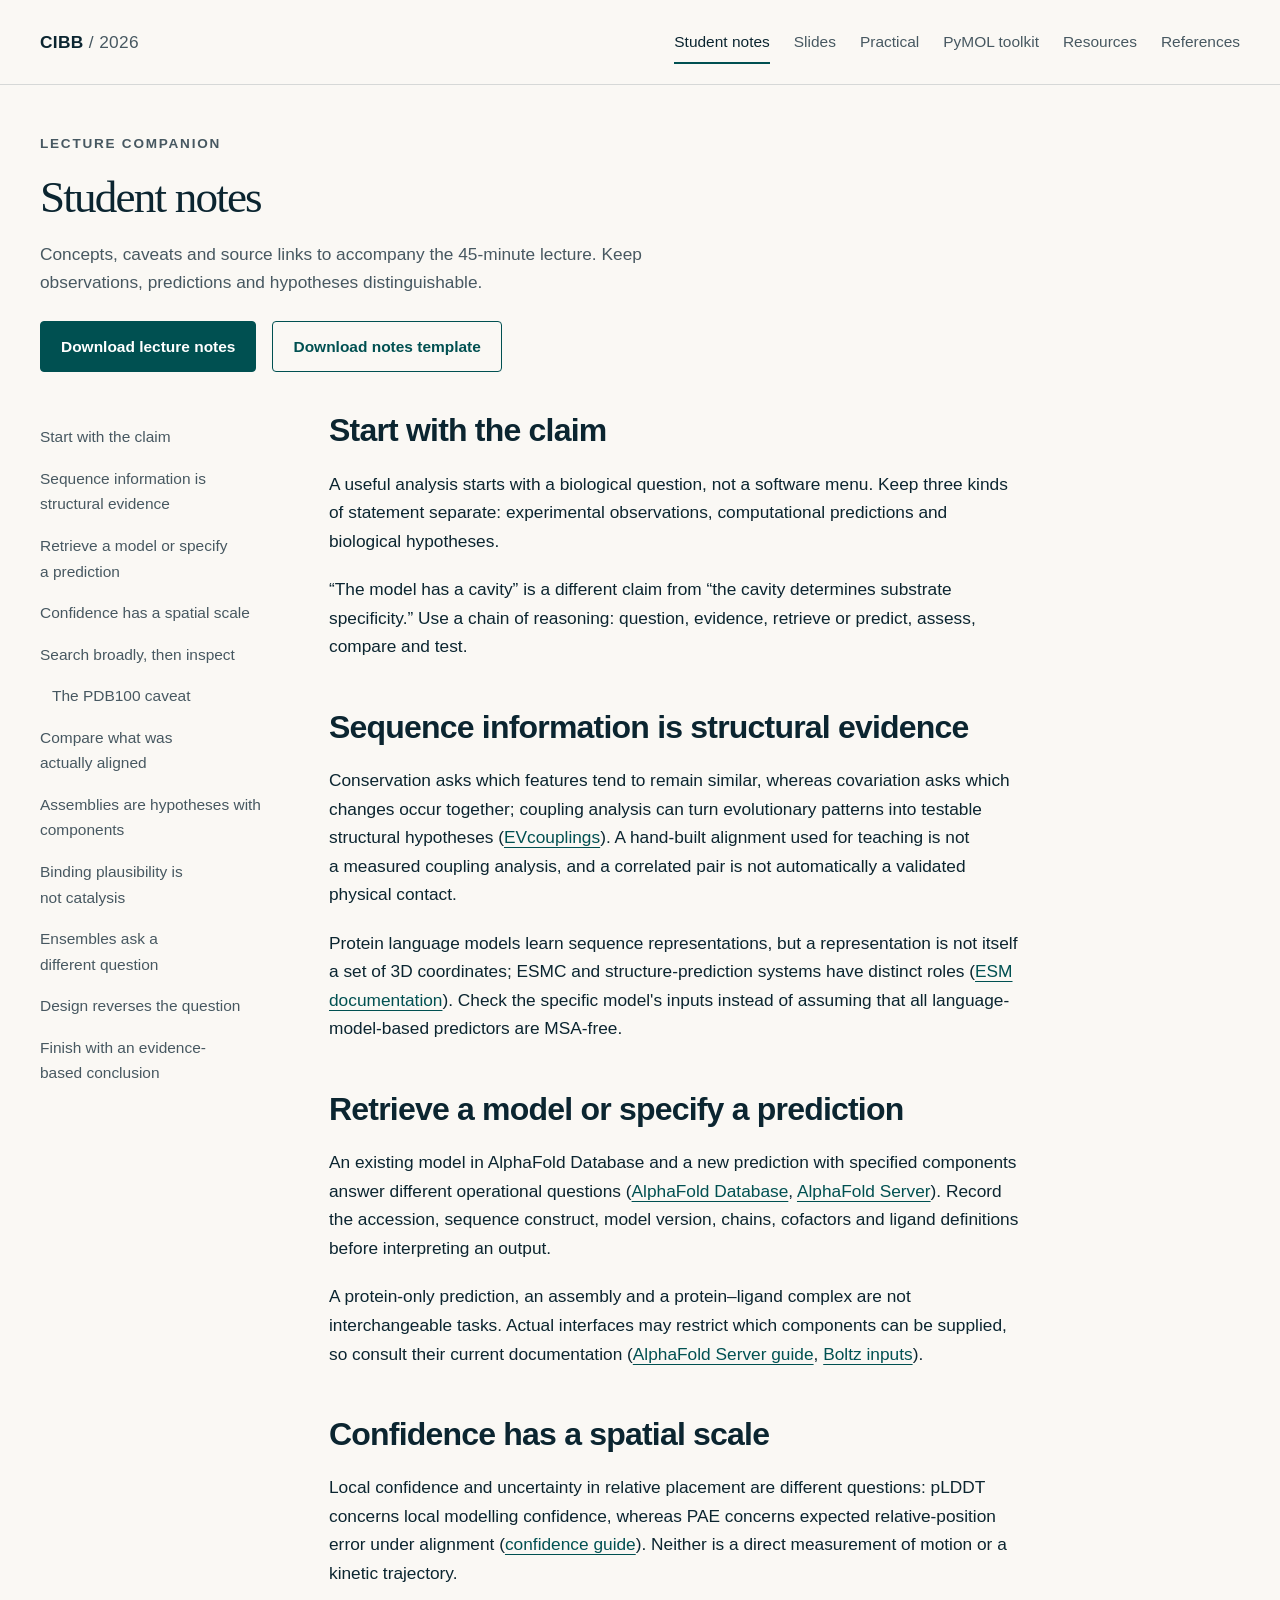
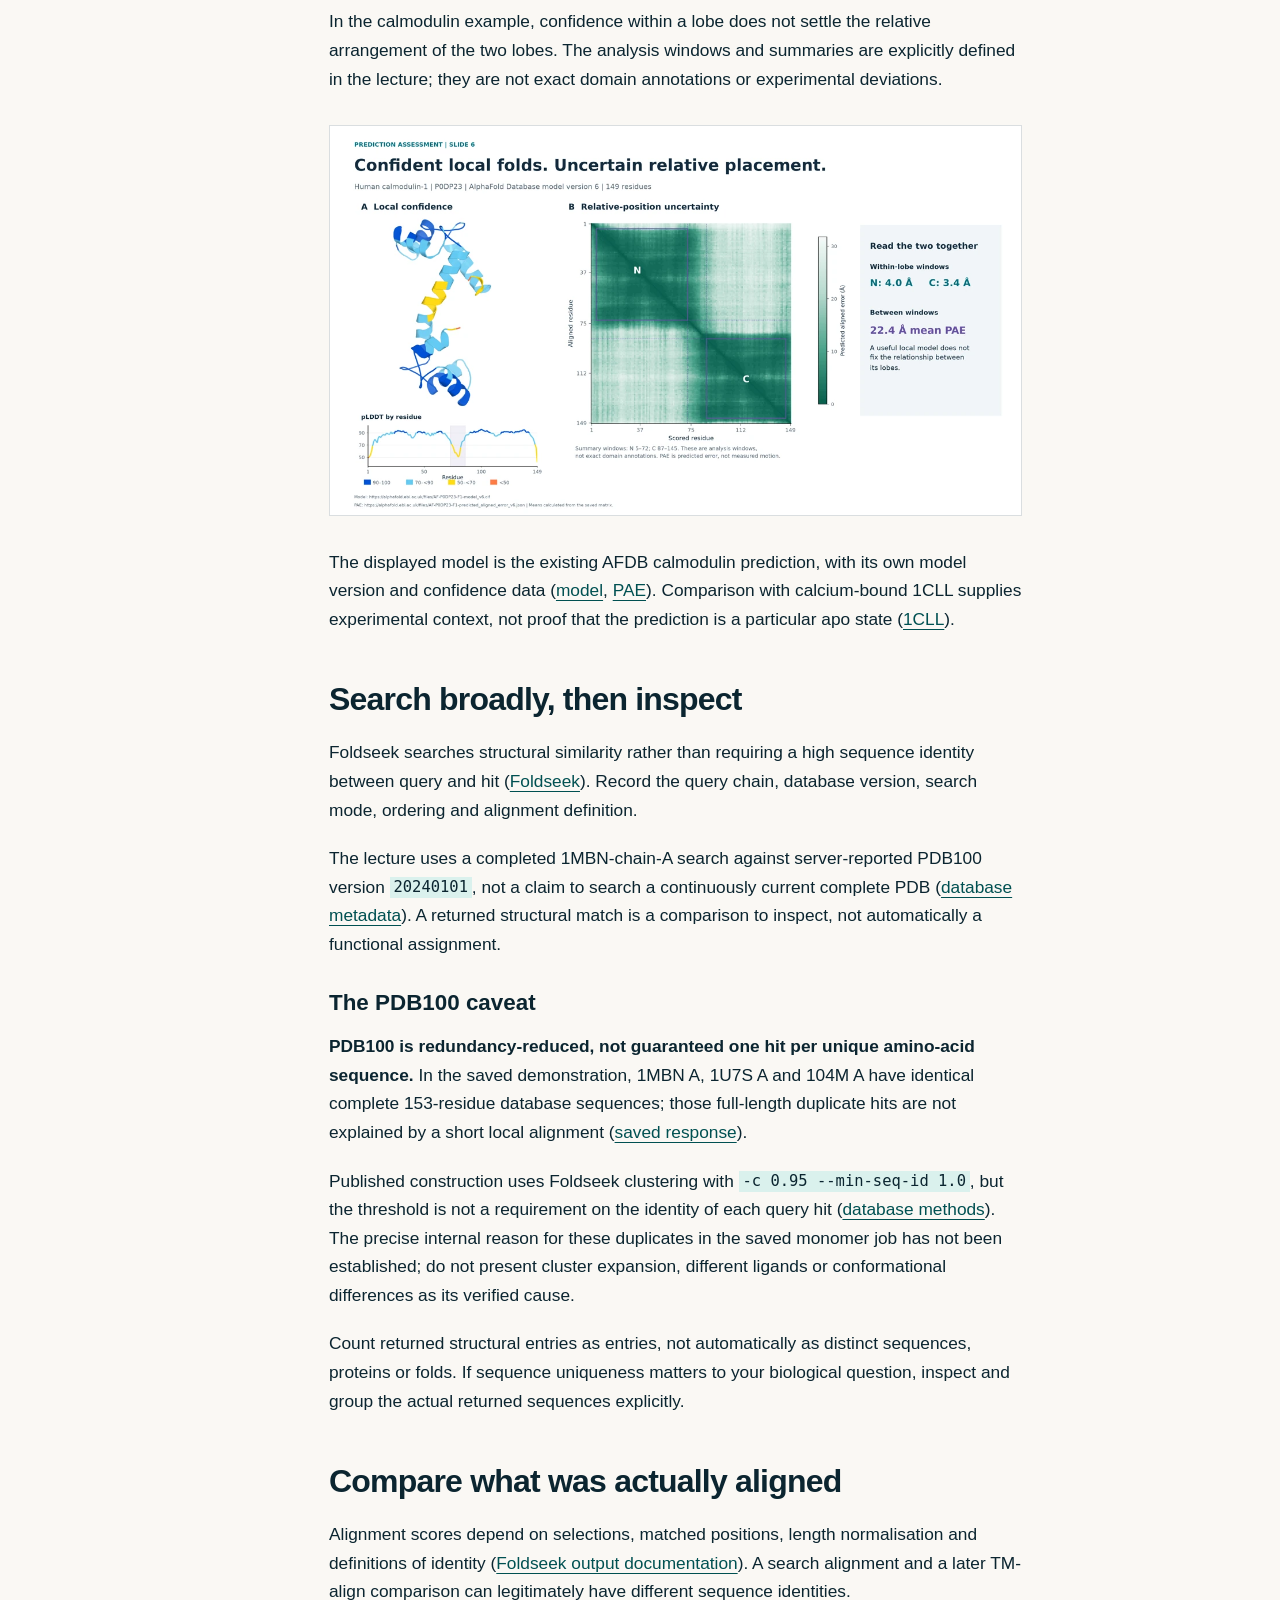
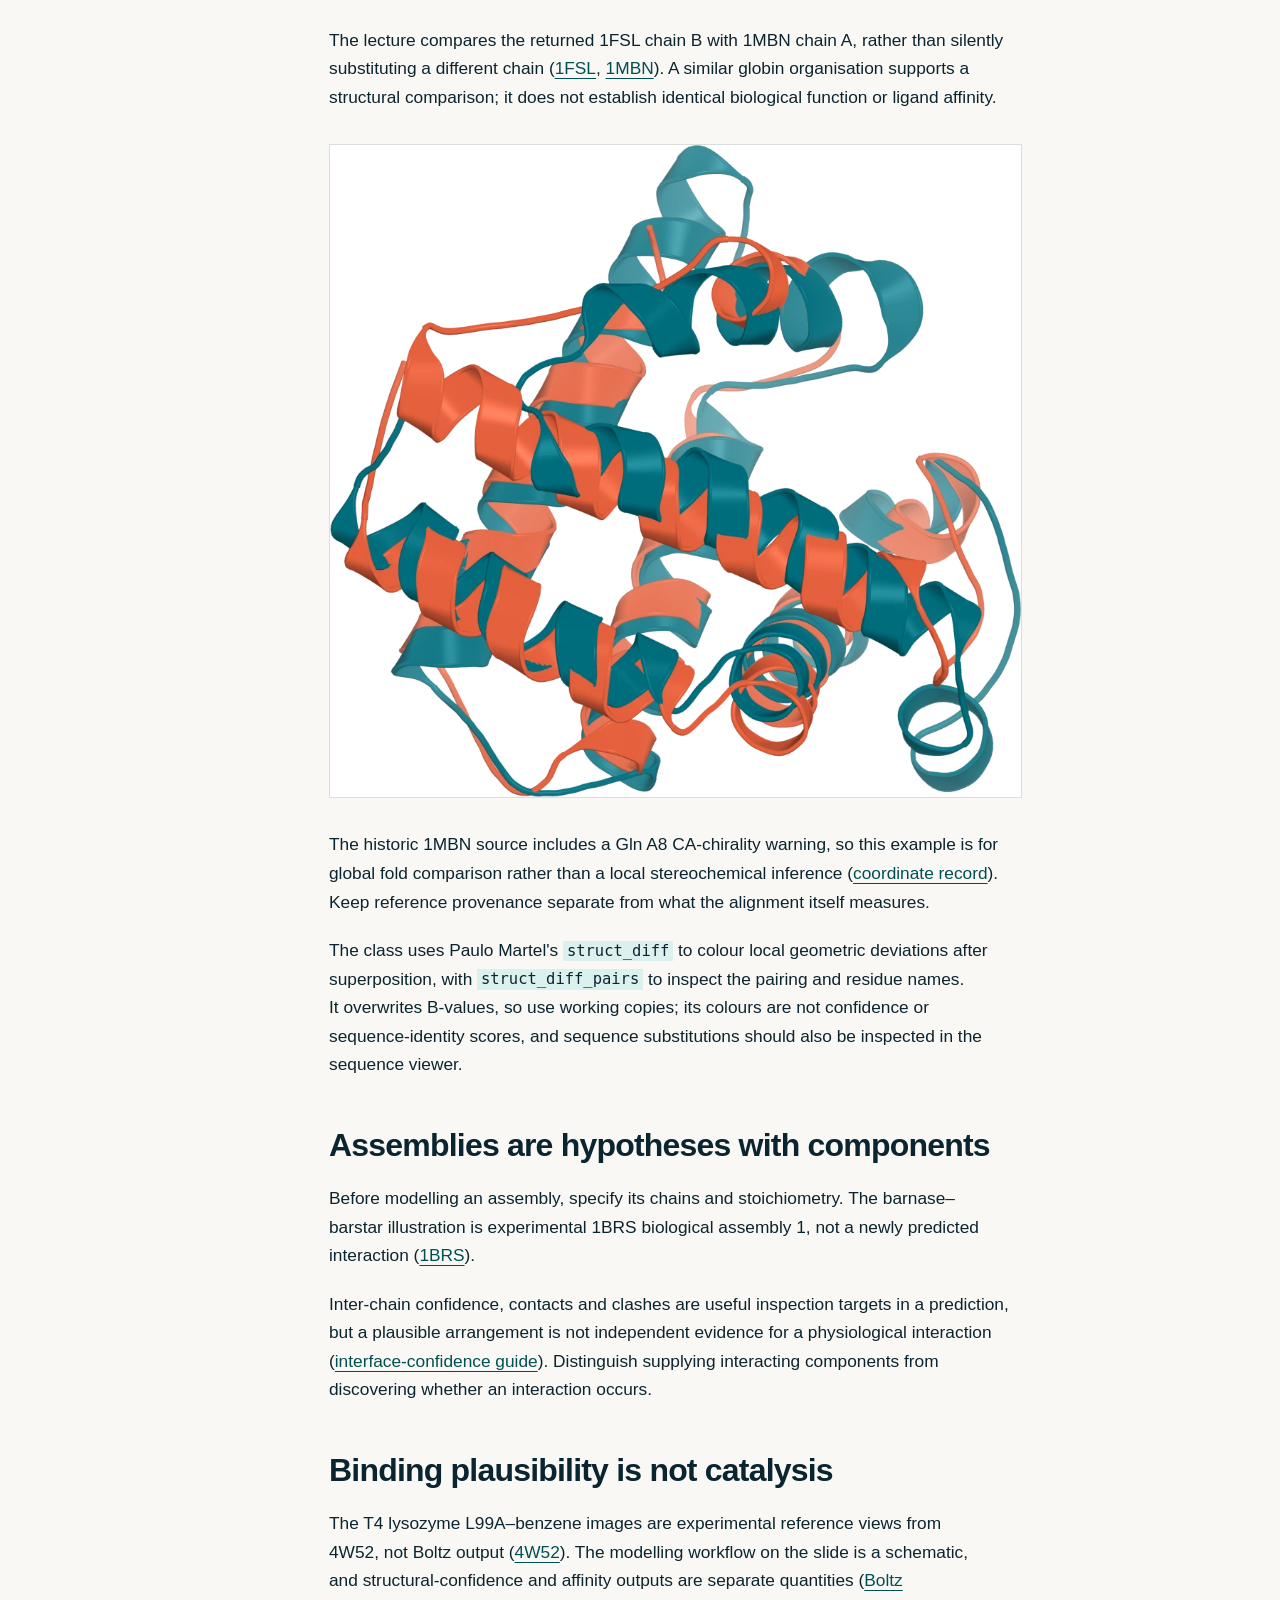
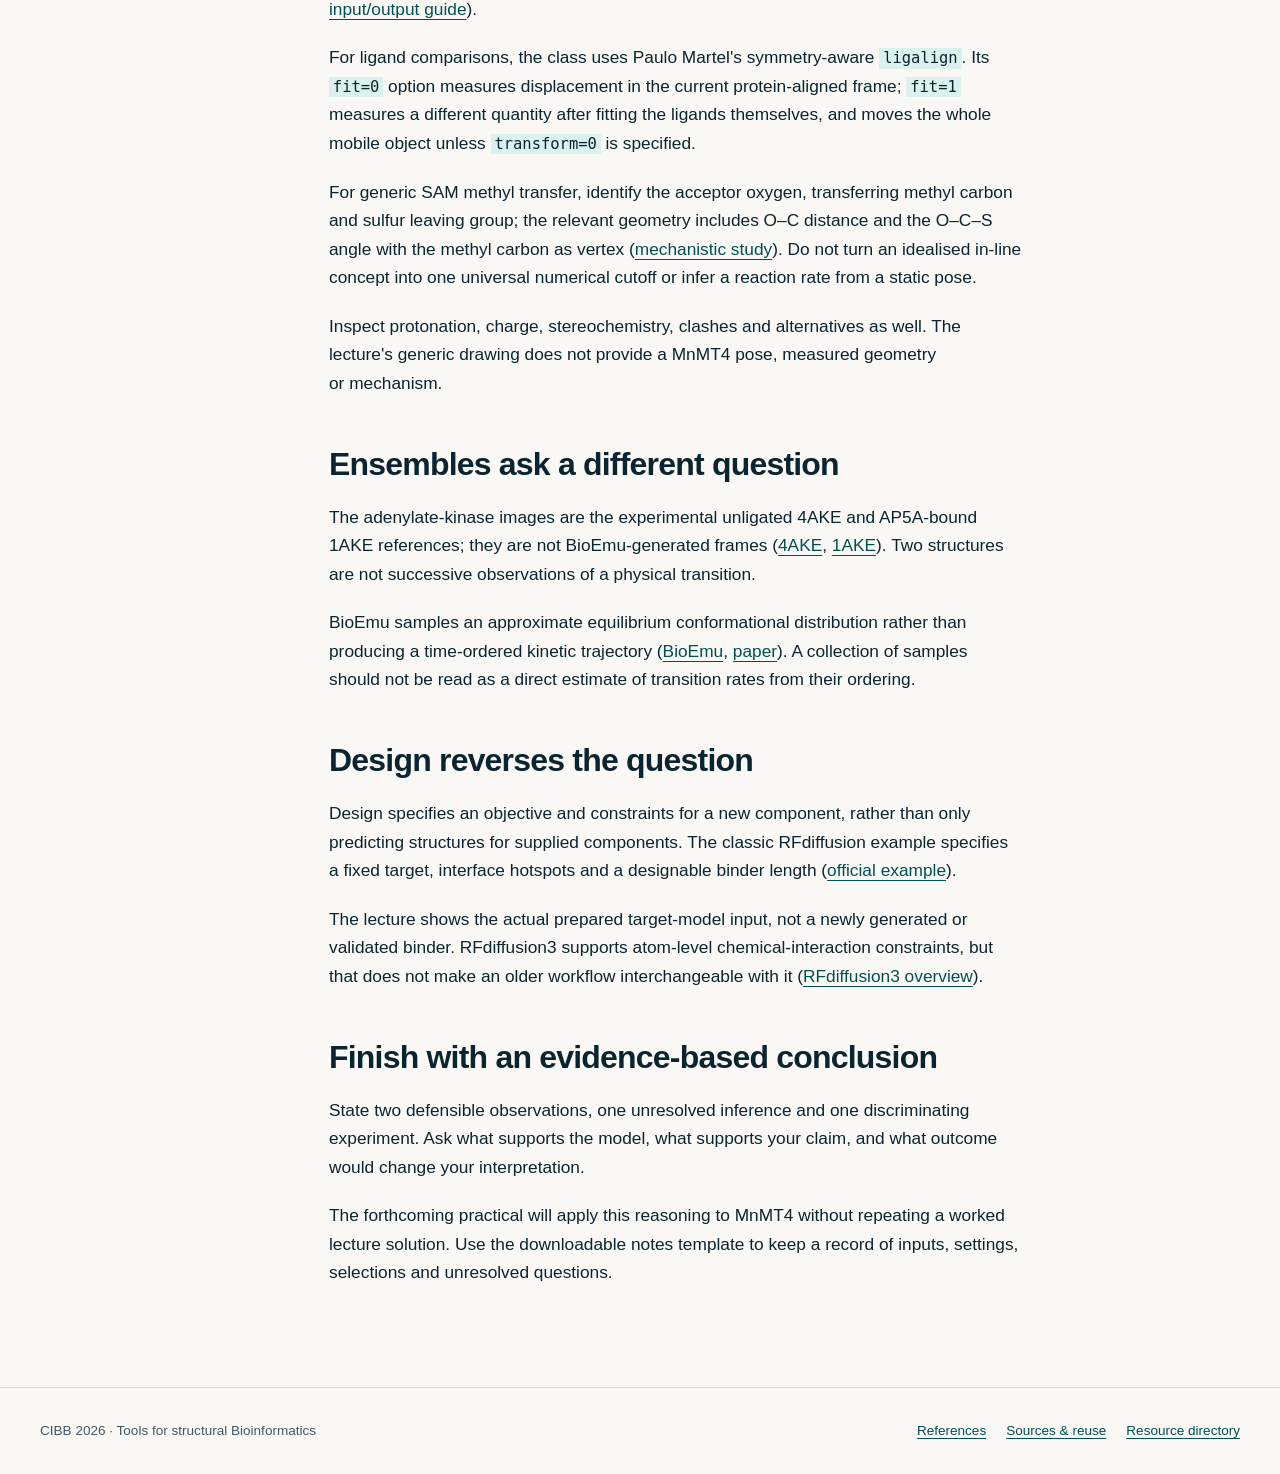
==== commit 7a319ce3: "Add lecture-only References page" ====
--- a/docs/notes.html
+++ b/docs/notes.html
@@ -8,7 +8,7 @@
 <script src="assets/site.js" defer></script></head><body><a class="skip-link" href="#main">Skip to content</a>
 <header class="site-header"><div class="wrap nav-wrap"><a class="wordmark" href="index.html">CIBB<span> / 2026</span></a>
 <button class="menu-toggle" data-menu aria-expanded="false" aria-controls="main-navigation">Menu</button>
-<nav id="main-navigation" class="main-nav" aria-label="Primary"><a href="notes.html" aria-current="page">Student notes</a><a href="slides.html">Slides</a><a href="practical.html">Practical</a><a href="toolkit.html">PyMOL toolkit</a><a href="resources.html">Resources</a></nav></div></header><main id="main" class="wrap"><div class="page-head"><p class="eyebrow">Lecture companion</p><h1>Student notes</h1><p>Concepts, caveats and source links to accompany the 45-minute lecture. Keep observations, predictions and hypotheses distinguishable.</p>
+<nav id="main-navigation" class="main-nav" aria-label="Primary"><a href="notes.html" aria-current="page">Student notes</a><a href="slides.html">Slides</a><a href="practical.html">Practical</a><a href="toolkit.html">PyMOL toolkit</a><a href="resources.html">Resources</a><a href="references.html">References</a></nav></div></header><main id="main" class="wrap"><div class="page-head"><p class="eyebrow">Lecture companion</p><h1>Student notes</h1><p>Concepts, caveats and source links to accompany the 45-minute lecture. Keep observations, predictions and hypotheses distinguishable.</p>
 <div class="actions"><a class="button" href="downloads/lecture-notes.md" download>Download lecture notes</a><a class="button secondary" href="downloads/student-notes-template.md" download>Download notes template</a></div></div><div class="reading-layout"><aside class="toc" aria-label="On this page"><div class="toc">
 <ul>
 <li><a href="#start-with-the-claim">Start with the claim</a></li>
@@ -72,5 +72,5 @@
 <p>State two defensible observations, one unresolved inference and one discriminating experiment. Ask what supports the model, what supports your claim, and what outcome would change your interpretation.</p>
 <p>The forthcoming practical will apply this reasoning to MnMT4 without repeating a worked lecture solution. Use the downloadable notes template to keep a record of inputs, settings, selections and unresolved questions.</p></article></div></main><footer class="site-footer"><div class="wrap footer-inner">
 <p>CIBB 2026 · Tools for structural Bioinformatics</p>
-<p><a href="sources.html">Sources &amp; reuse</a><a href="resources.html">Resource directory</a></p>
+<p><a href="references.html">References</a><a href="sources.html">Sources &amp; reuse</a><a href="resources.html">Resource directory</a></p>
 </div></footer></body></html>
--- a/docs/assets/site.css
+++ b/docs/assets/site.css
@@ -138,10 +138,14 @@
  .materials{gap:var(--space-8)}.reading-layout{grid-template-columns:175px minmax(0,1fr);gap:var(--space-8)}
  .slide-grid{grid-template-columns:repeat(3,minmax(0,1fr))}
 }
-@media(max-width:650px){
- .wrap{width:calc(100% - var(--space-8))}.nav-wrap{min-height:72px;flex-wrap:wrap;gap:0;padding-block:var(--space-3)}
+@media(max-width:960px){
+ html:not(.js) .site-header{position:static}
+ .nav-wrap{min-height:72px;flex-wrap:wrap;gap:0;padding-block:var(--space-3)}
  .js .menu-toggle{display:block}.main-nav{display:flex;flex-basis:100%;flex-wrap:wrap;gap:var(--space-2) var(--space-5);padding-top:var(--space-3)}
  .js .main-nav{display:none}.js .main-nav.is-open{display:flex}
+}
+@media(max-width:650px){
+ .wrap{width:calc(100% - var(--space-8))}
  .hero{grid-template-columns:1fr;min-height:0;padding-block:var(--space-10);gap:var(--space-5)}
  .hero h1{max-width:17ch}.hero-figure{max-width:370px;width:100%;margin-inline:auto}
  .hero-figure img{max-height:300px}.figure-label{margin-bottom:var(--space-3)}
